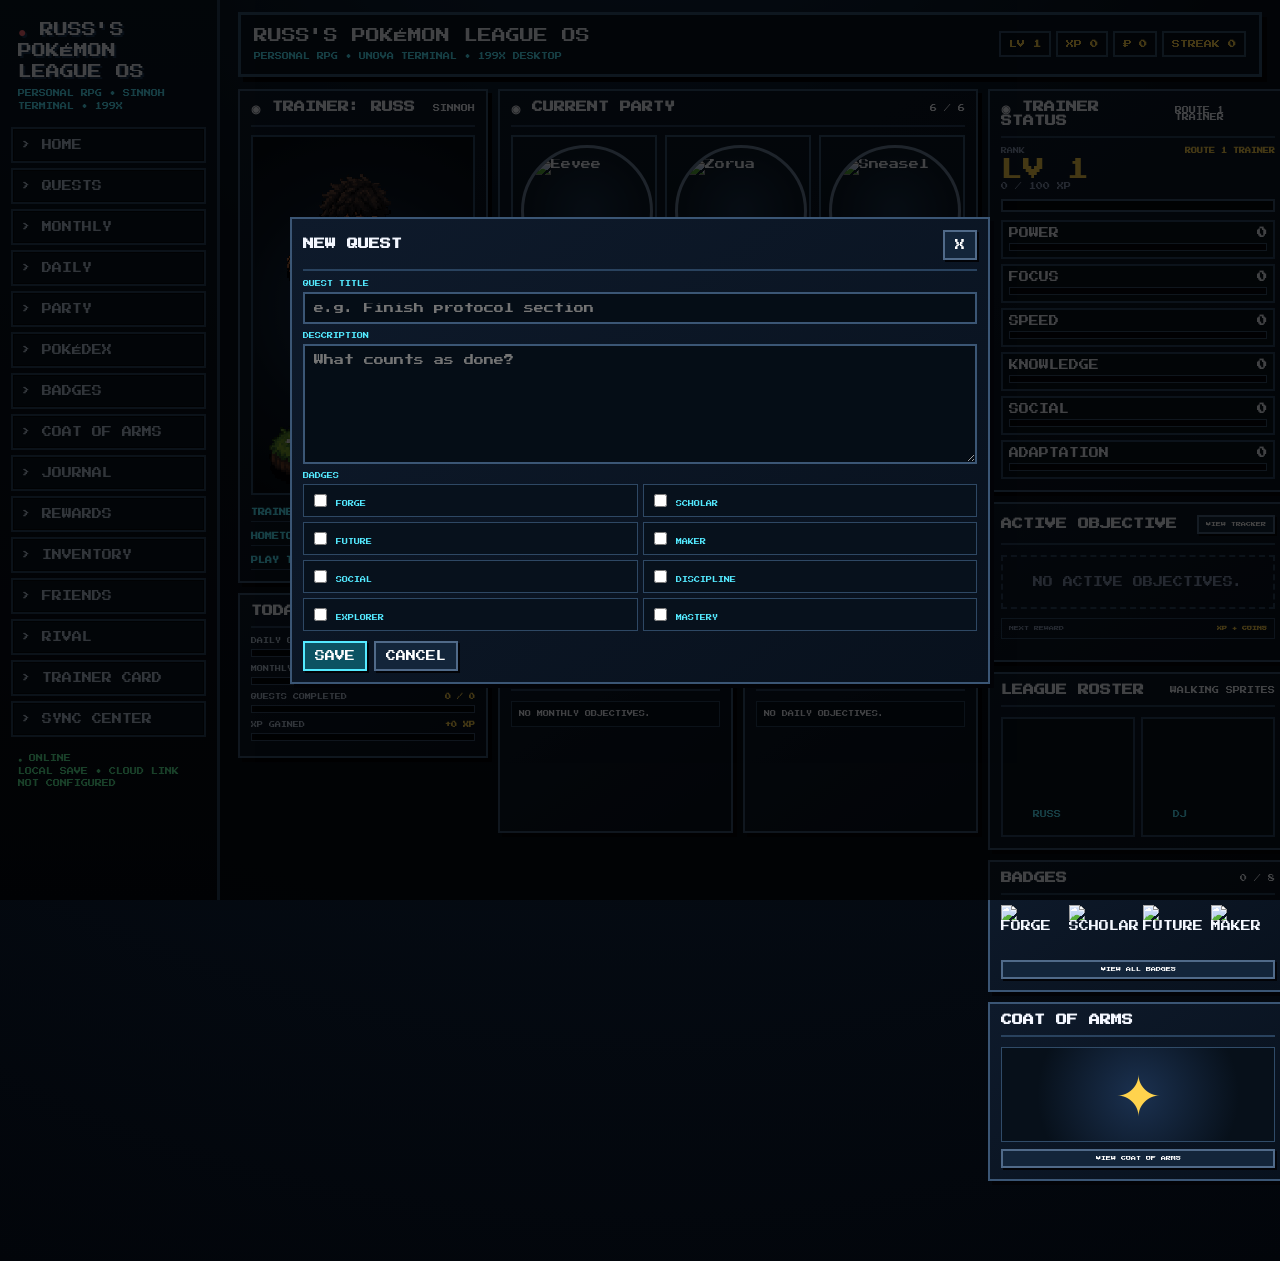
==== index.html @ fc0fe472 "Add files via upload" ====
<!doctype html>
<html lang="en">
<head>
<meta charset="utf-8"><meta name="viewport" content="width=device-width,initial-scale=1,viewport-fit=cover">
<meta name="theme-color" content="#07111d"><meta name="apple-mobile-web-app-capable" content="yes">
<link rel="manifest" href="manifest.json"><title>Russ's Pokémon League OS</title>
<style>
@import url('https://fonts.googleapis.com/css2?family=Press+Start+2P&family=VT323&display=swap');
:root{--bg:#04070d;--panel:#0a1320;--panel2:#0e1a2b;--panel3:#121f33;--ink:#f4f7ff;--muted:#8c9bb7;--cyan:#54eaff;--blue:#5b8cff;--gold:#ffd34d;--green:#5df29a;--red:#ff6975;--purple:#b79cff;--line:#385473;--shadow:#020307}
*{box-sizing:border-box}html{scroll-behavior:smooth}body{margin:0;background:radial-gradient(circle at 50% -20%,#173352 0,#07101b 38%,#02050a 100%);color:var(--ink);font:10px 'Press Start 2P',monospace;image-rendering:pixelated}button,input,textarea,select{font:inherit}button{cursor:pointer}.app{min-height:100vh;display:grid;grid-template-columns:220px minmax(0,1fr)}
.side{position:sticky;top:0;height:100vh;overflow:auto;background:linear-gradient(#091523,#050910);border-right:3px solid #29425e;padding:15px 11px;z-index:5}.logo{font-size:14px;line-height:1.5;padding:5px 7px;text-shadow:2px 2px #1b3653}.logo:before{content:'● ';color:var(--red)}.sub{color:var(--cyan);font-size:7px;line-height:1.8;padding:0 7px 14px}.nav{display:grid;gap:5px}.nav button{min-height:36px;text-align:left;padding:8px 9px;background:#07121e;border:2px solid #29435f;color:#b8c8da;box-shadow:inset 0 0 0 1px #03070c}.nav button.active,.nav button:hover{color:#fff;border-color:var(--cyan);background:#10283b;box-shadow:inset 4px 0 var(--cyan),3px 3px #020307}.sideFoot{font-size:7px;color:var(--green);line-height:1.8;margin:16px 7px}
.main{min-width:0;padding:12px 18px 80px;max-width:1700px;width:100%;margin:0 auto}.topbar{display:flex;justify-content:space-between;align-items:center;gap:10px;border:3px solid #365775;background:#081421;padding:11px 13px;box-shadow:5px 5px #020307;margin-bottom:12px}.title{font-size:14px;line-height:1.5}.title small{display:block;color:var(--cyan);font-size:7px;margin-top:5px}.topstats{display:flex;gap:5px;flex-wrap:wrap;justify-content:flex-end}.chip{padding:7px 8px;border:2px solid #35516f;background:#06101a;color:var(--gold);font-size:8px}.page{display:none}.page.active{display:block}.card{background:linear-gradient(145deg,#0e1a2b,#08111d);border:2px solid #3b5675;box-shadow:4px 4px #020307;padding:11px;margin-bottom:11px}.head{display:flex;justify-content:space-between;align-items:center;gap:8px;border-bottom:2px solid #29425e;padding-bottom:9px;margin-bottom:10px}.head h2{font-size:11px;margin:0}.muted{color:var(--muted);line-height:1.8}.tiny{font-size:7px}.btn{border:2px solid #506a89;background:#13253a;color:#fff;padding:8px 10px;box-shadow:2px 2px #020307}.btn.primary{border-color:var(--cyan);background:#0c5262}.btn.gold{border-color:var(--gold);background:#57450b}.btn.danger{border-color:var(--red);color:#ffb9bf}.btn:disabled{opacity:.45;cursor:not-allowed}.actions{display:flex;flex-wrap:wrap;gap:7px}.grid2{display:grid;grid-template-columns:1.05fr .95fr;gap:12px}.grid3{display:grid;grid-template-columns:repeat(3,1fr);gap:10px}
/* HOME */
.homeGrid{display:grid;grid-template-columns:minmax(360px,1.05fr) minmax(330px,.95fr);gap:12px;align-items:stretch}.hero{min-height:455px;position:relative;overflow:hidden;background:radial-gradient(circle at 50% 45%,#193452,#09121e 57%,#05090f);display:grid;place-items:center}.hero:after{content:'';position:absolute;left:12%;right:12%;bottom:20px;height:32px;background:radial-gradient(ellipse,#467d37,#17351f 45%,transparent 72%)}.heroImg{width:min(82%,430px);height:420px;object-fit:contain;z-index:1;filter:drop-shadow(0 9px 0 #020307)}.status .level{font-size:20px;color:var(--gold)}.xpbar{height:13px;border:2px solid #3c5775;background:#03070c;overflow:hidden;margin-top:6px}.xpfill{height:100%;background:linear-gradient(90deg,#4f70ff,#5ceaff)}.statlist{display:grid;gap:6px;margin-top:8px}.stat{border:2px solid #2e4865;background:#07111c;padding:7px}.statrow{display:flex;justify-content:space-between;margin-bottom:5px}.bar{height:8px;border:1px solid #38516e;background:#02050a}.fill{height:100%;background:linear-gradient(90deg,#4f70ff,#5ceaff)}.objectivesMini{display:grid;gap:7px}.objMini{border:2px solid #2e4865;background:#07111c;padding:8px}.objMini b{font-size:8px}.objMini small{display:block;color:var(--muted);font-size:6px;line-height:1.7;margin-top:4px}.roster{display:grid;grid-template-columns:1fr 1fr;gap:8px}.rosterCard{border:2px solid #2f4865;background:#07111c;min-height:150px;display:grid;place-items:center;padding:6px}.rosterName{color:var(--cyan);font-size:7px;margin-top:-4px}.moving{width:82px;height:92px;background-repeat:no-repeat;background-size:400% 400%;background-position:0 33.333%;image-rendering:pixelated;animation:walk .8s steps(4) infinite}.moving.russ{background-image:url('./assets/russ-sprite-sheet.png')}.moving.dj{background-image:url('./assets/dj-sprite-sheet.png')}@keyframes walk{0%{background-position:0 33.333%}25%{background-position:33.333% 33.333%}50%{background-position:66.666% 33.333%}75%{background-position:100% 33.333%}100%{background-position:0 33.333%}}
/* PARTY */
.party{display:grid;grid-template-columns:repeat(3,minmax(0,1fr));gap:10px}.poke{border:2px solid #3a5674;background:linear-gradient(#0c1928,#07101a);padding:10px;min-width:0}.circle{width:170px;height:170px;aspect-ratio:1/1;border-radius:50%;margin:2px auto 8px;border:4px solid #7186a2;background:radial-gradient(circle,#1a314a,#07101a);display:grid;place-items:center;overflow:hidden}.poke img{width:88%;height:88%;object-fit:contain;image-rendering:pixelated}.poke h3{font-size:9px;margin:8px 0 4px}.role{color:var(--cyan);font-size:6px;line-height:1.7}.miniBar{height:7px;border:1px solid #405a78;background:#03060a;margin-top:6px}.miniFill{height:100%;background:var(--gold)}.stage{font-size:6px;color:#b6c5d9;line-height:1.7;margin-top:4px}.evo{display:flex;align-items:center;justify-content:center;gap:3px;font-size:6px;color:var(--gold);margin-top:4px}.evo img{width:28px;height:28px;object-fit:contain}.levelPill{display:inline-block;border:1px solid #49627f;padding:3px;color:var(--gold);margin-top:4px}
/* TRACKERS */
.goalList,.dailyList,.journalLog,.rewardList,.friendList{display:grid;gap:9px}.goal{border:2px solid #344e6c;background:#07111c;padding:10px}.goalTop{display:flex;justify-content:space-between;gap:8px}.goalTitle{font-size:8px;line-height:1.6}.goalDesc{font:18px VT323,monospace;color:#aab8cc;margin-top:3px}.days{display:grid;grid-template-columns:repeat(7,1fr);gap:3px;margin-top:8px}.day{position:relative}.day input{position:absolute;opacity:0}.day label{display:grid;place-items:center;min-height:28px;border:1px solid #2d4662;background:#050c14;color:#71829a;font-size:6px;cursor:pointer}.day input:checked+label{background:#155c50;border-color:var(--green);color:#fff}.day.today label{outline:2px solid var(--gold)}.monthGrid{display:grid;grid-template-columns:repeat(7,1fr);gap:4px}.calHead{text-align:center;color:var(--cyan);font-size:6px;padding:5px}.calDay{min-height:74px;border:2px solid #2b4460;background:#07111c;padding:5px}.calDay .num{font-size:6px}.calDay .count{font-size:7px;color:var(--gold);margin-top:8px}.calDay.active{border-color:var(--green)}.monthNav{display:flex;align-items:center;justify-content:space-between;gap:7px;margin-bottom:9px}.monthTitle{font-size:10px;color:var(--gold)}
/* BADGES / CREST */
.badgeGrid{display:grid;grid-template-columns:repeat(4,1fr);gap:9px}.badge{border:2px solid #3c5674;background:#07111c;padding:9px;min-height:205px}.badgeIcon{height:100px;display:grid;place-items:center}.badgeIcon img{width:88px;height:88px;object-fit:contain;image-rendering:pixelated}.badge h3{font-size:8px;margin:4px 0}.badge p{font-size:6px;color:var(--muted);line-height:1.8;min-height:55px}.badge.locked{opacity:.52}.coat{display:grid;grid-template-columns:410px 1fr;gap:15px}.crest{position:relative;width:390px;height:450px;margin:auto;background:radial-gradient(circle at 50% 35%,#263f60,#07101b 62%);border:4px solid #728aa7;clip-path:polygon(7% 0,93% 0,100% 72%,83% 88%,50% 100%,17% 88%,0 72%);box-shadow:inset 0 0 0 4px #0a1523,7px 7px #020307}.crestTitle{position:absolute;top:19px;left:0;right:0;text-align:center;font-size:8px}.crestCenter{position:absolute;left:50%;top:46%;transform:translate(-50%,-50%);width:125px;height:145px;border:4px double #d9e7f8;background:linear-gradient(#1e3b5d,#081421);clip-path:polygon(8% 0,92% 0,100% 68%,82% 88%,50% 100%,18% 88%,0 68%);display:grid;place-items:center;color:var(--gold);font-size:22px}.crestBadge{position:absolute;width:64px;height:64px}.crestBadge img{width:100%;height:100%}.off{opacity:.22;filter:grayscale(1)}.c0{left:35px;top:90px}.c1{left:145px;top:60px}.c2{right:35px;top:90px}.c3{left:48px;top:210px}.c4{right:48px;top:210px}.c5{left:92px;bottom:48px}.c6{left:50%;bottom:18px;transform:translateX(-50%)}.c7{right:92px;bottom:48px}
/* DEX */
.dexTools{display:grid;grid-template-columns:1fr 220px;gap:8px}.dexGrid{display:grid;grid-template-columns:repeat(6,minmax(0,1fr));gap:7px}.dexCard{border:2px solid #304a68;background:#07111c;padding:7px;text-align:center}.dexCard img{width:90px;height:90px;object-fit:contain;image-rendering:pixelated}.dexNum{font-size:6px;color:var(--muted)}.dexName{font-size:7px;margin:4px 0;color:#fff}.tag{display:inline-block;border:1px solid #415a77;padding:3px 4px;font-size:5px;margin:2px;color:#d6e0ef}
/* FORMS */
.form{display:grid;gap:9px}.field{display:grid;gap:5px}.field label{font-size:6px;color:var(--cyan)}input,textarea,select{width:100%;border:2px solid #3b5675;background:#050d16;color:#fff;padding:9px;outline:none}textarea{min-height:120px;resize:vertical}input:focus,textarea:focus,select:focus{border-color:var(--cyan)}.checks{display:grid;grid-template-columns:repeat(2,1fr);gap:5px}.checks label{font-size:6px;border:1px solid #2e4864;padding:6px;background:#07111c}.checks input{width:auto}.table{width:100%;border-collapse:collapse}.table th,.table td{border:1px solid #2e4864;padding:7px;text-align:left;font-size:6px;line-height:1.7}.table th{color:var(--cyan)}
/* FRIENDS / INVENTORY / JOURNAL */
.friendGrid,.inventoryGrid,.rewardGrid{display:grid;grid-template-columns:repeat(3,1fr);gap:9px}.friendCard,.item,.reward{border:2px solid #344f6d;background:#07111c;padding:9px}.friendTop{display:flex;gap:9px;align-items:center}.friendAvatar{width:72px;height:84px;background-size:cover;background-position:center top;background-color:#101b2a;border:2px solid #4c6785}.friendTeam{display:grid;grid-template-columns:repeat(3,1fr);gap:4px;margin-top:8px}.friendTeam div{text-align:center;border:1px solid #2c4662;padding:5px;font-size:5px}.itemIcon{font-size:26px;text-align:center;height:48px}.item h3,.reward h3,.friendCard h3{font-size:8px}.item p,.reward p{font-size:6px;color:var(--muted);line-height:1.7}.journalEntry{border-left:4px solid var(--purple);background:#07111c;padding:9px}.journalEntry b{font-size:7px;color:var(--gold)}.journalEntry p{font:17px VT323,monospace;color:#b9c6d8;margin:5px 0;white-space:pre-wrap}
/* SYNC */
.syncBox{display:grid;gap:9px}.syncStatus{padding:9px;border:2px solid #34506d;background:#07111c}.syncStatus.ok{border-color:var(--green);color:var(--green)}.syncStatus.bad{border-color:var(--red);color:#ff9ca5}.sql{font:12px/1.6 monospace;white-space:pre-wrap;background:#03070b;border:2px solid #273f5a;padding:10px;overflow:auto}
/* MOBILE */
.bottom{display:none}.toast{position:fixed;right:18px;bottom:18px;z-index:20;max-width:360px;background:#081421;border:2px solid var(--cyan);box-shadow:4px 4px #020307;padding:10px;font-size:7px;line-height:1.7}.empty{padding:20px;text-align:center;color:var(--muted);border:2px dashed #2d4662}
@media(max-width:1200px){.homeGrid{grid-template-columns:1fr}.hero{min-height:480px}.heroImg{height:470px}.dexGrid{grid-template-columns:repeat(5,1fr)}}
@media(max-width:900px){.app{grid-template-columns:1fr}.side{display:none}.main{padding:10px 9px 78px}.topbar{align-items:flex-start}.title{font-size:11px}.topstats{display:none}.grid2,.grid3,.coat{grid-template-columns:1fr}.party{grid-template-columns:repeat(2,1fr)}.badgeGrid{grid-template-columns:repeat(2,1fr)}.friendGrid,.inventoryGrid,.rewardGrid{grid-template-columns:1fr}.dexTools{grid-template-columns:1fr}.dexGrid{grid-template-columns:repeat(3,1fr)}.crest{width:330px;height:380px}.bottom{position:fixed;display:grid;grid-template-columns:repeat(5,1fr);left:0;right:0;bottom:0;background:#07111c;border-top:3px solid #385574;z-index:10}.bottom button{min-height:54px;background:#07111c;border:0;border-right:1px solid #29435f;color:#aebed2;font-size:5px}.bottom button.active{color:#fff;background:#10283a;box-shadow:inset 0 3px var(--cyan)}}
@media(max-width:560px){.homeGrid{display:block}.hero{min-height:400px}.heroImg{height:390px}.party{grid-template-columns:1fr 1fr;gap:6px}.circle{height:125px}.badgeGrid{grid-template-columns:1fr 1fr}.dexGrid{grid-template-columns:repeat(2,1fr)}.days{gap:2px}.day label{min-height:25px}.monthGrid{gap:2px}.calDay{min-height:57px}.calDay .count{font-size:6px}.crest{width:300px;height:350px}.crestBadge{width:53px;height:53px}.c0{left:26px}.c2{right:26px}.c3{left:39px}.c4{right:39px}.c5{left:72px}.c7{right:72px}}

.hero.spriteFallback{display:grid;place-items:center}.hero.spriteFallback:before{content:'';display:block;width:300px;height:380px;background-image:url('./assets/russ-sprite-sheet.png');background-size:400% 400%;background-position:33.333% 33.333%;background-repeat:no-repeat;image-rendering:pixelated;filter:drop-shadow(0 8px 0 #020307);z-index:1}
.trainerHeroFallback{position:relative;min-height:330px;display:grid;place-items:center}.trainerHeroFallback:before{content:'';width:260px;height:310px;background-image:url('./assets/russ-sprite-sheet.png');background-size:400% 400%;background-position:33.333% 33.333%;background-repeat:no-repeat;image-rendering:pixelated}
</style>
<style>
/* FINAL HOME 3-COLUMN PATCH */
.home3{display:grid;grid-template-columns:minmax(250px,.78fr) minmax(480px,1.55fr) minmax(300px,.92fr);gap:10px;align-items:start}.homeCol{min-width:0;display:grid;gap:10px}.card{margin-bottom:0}.trainerPanel .head,.partyPanel .head{margin-bottom:8px}.compactHero{height:360px;min-height:360px;border:2px solid #2f4c6b;position:relative;display:grid;place-items:center;overflow:hidden;background:radial-gradient(circle at 50% 48%,#193451 0,#0a1421 58%,#050a10 100%)}.compactHero:after{content:'';position:absolute;left:15%;right:15%;bottom:16px;height:24px;background:radial-gradient(ellipse,#4d8b3b,#18381f 48%,transparent 72%)}.compactHero .heroImg{width:88%;height:330px;object-fit:contain;object-position:center bottom;z-index:1}.trainerMeta{display:grid;gap:6px;margin-top:9px}.trainerMeta div{display:flex;justify-content:space-between;gap:8px;border-bottom:1px solid #29425e;padding:5px 0;font-size:7px}.trainerMeta b{color:var(--cyan)}.trainerMeta span{color:#d7e0eb;text-align:right}.progressRows{display:grid;gap:5px}.progressRows>div{display:flex;justify-content:space-between;font-size:6px;color:#b8c7d9}.progressRows b{color:var(--gold)}.progressRows .bar{margin-bottom:4px}.centerCol{min-width:0}.partyPanel{min-height:0}.party{grid-template-columns:repeat(3,minmax(0,1fr));gap:8px}.poke{padding:8px;min-width:0}.circle{width:132px;height:132px;min-width:132px;min-height:132px;margin:0 auto 7px;border-width:3px}.poke img{width:82%;height:82%;object-fit:contain}.poke h3{font-size:8px}.role,.stage,.evo,.levelPill{font-size:5px}.miniBar{height:6px}.partyTotal{text-align:center;color:var(--cyan);font-size:7px;padding-top:7px}.partyTotal b{color:var(--gold)}.splitLower{display:grid;grid-template-columns:1fr 1fr;gap:10px}.compactCard{min-height:190px}.tinyBtn{padding:5px 7px;font-size:5px}.homeList{display:grid;gap:6px}.homeList>div{border:1px solid #29435f;background:#07111c;padding:7px;font-size:6px;line-height:1.7}.homeList b{color:#fff}.homeList small{display:block;color:var(--muted);margin-top:2px}.rightCol .card{min-width:0}.rankline{font-size:6px;color:var(--muted);display:flex;justify-content:space-between}.rankline b{color:var(--gold)}.status .level{font-size:22px;margin-top:5px}.statlist{gap:5px}.stat{padding:6px}.objectivePanel{min-height:160px}.nextReward{margin-top:9px;border:1px solid #304b68;padding:7px;display:flex;justify-content:space-between;font-size:5px;color:var(--muted)}.nextReward b{color:var(--gold)}.roster{gap:6px}.rosterCard{min-height:120px}.moving{width:70px;height:78px}.miniBadges{display:grid;grid-template-columns:repeat(4,1fr);gap:4px;margin-bottom:7px}.miniBadges img{width:100%;height:48px;object-fit:contain;image-rendering:pixelated}.miniCrest{height:95px;display:grid;place-items:center;font-size:56px;color:var(--gold);background:radial-gradient(circle,#1b3150,#07101a 70%);border:1px solid #304b68;margin-bottom:7px}.full{width:100%}
@media(max-width:1250px){.home3{grid-template-columns:minmax(220px,.72fr) minmax(420px,1.35fr) minmax(270px,.85fr)}.circle{width:115px;height:115px;min-width:115px;min-height:115px}.compactHero{height:330px;min-height:330px}.compactHero .heroImg{height:305px}}
@media(max-width:1000px){.home3{grid-template-columns:1fr 1fr}.leftCol{grid-column:1}.centerCol{grid-column:2}.rightCol{grid-column:1 / -1;grid-template-columns:1fr 1fr}.rightCol .status{grid-column:1 / -1}.rightCol .rosterPanel{grid-column:1 / -1}.rightCol .badgeMini,.rightCol .coatMini{grid-column:span 1}}
@media(max-width:720px){.home3{display:block}.homeCol{margin-bottom:8px}.splitLower{grid-template-columns:1fr}.rightCol{display:grid;grid-template-columns:1fr 1fr}.party{grid-template-columns:repeat(2,minmax(0,1fr))}.circle{width:125px;height:125px;min-width:125px;min-height:125px}}
</style>
</head>
<body><div class="app">
<aside class="side"><div class="logo">RUSS'S<br>POKÉMON<br>LEAGUE OS</div><div class="sub">PERSONAL RPG • SINNOH TERMINAL • 199X</div><div class="nav" id="nav"></div><div class="sideFoot">● ONLINE<br>LOCAL SAVE • CLOUD LINK<br><span id="sideSync">NOT CONFIGURED</span></div></aside>
<main class="main"><header class="topbar"><div class="title">RUSS'S POKÉMON LEAGUE OS<small>PERSONAL RPG • UNOVA TERMINAL • 199X DESKTOP</small></div><div class="topstats"><span class="chip">LV <b id="topLevel">1</b></span><span class="chip">XP <b id="topXP">0</b></span><span class="chip">₽ <b id="topCoins">0</b></span><span class="chip">STREAK <b id="topStreak">0</b></span></div></header>
<section class="page active" id="page-home">
<div class="home3">
  <div class="homeCol leftCol">
    <div class="card trainerPanel">
      <div class="head"><h2>◉ TRAINER: RUSS</h2><span class="tiny">SINNOH</span></div>
      <div class="hero compactHero"><img id="heroImg" class="heroImg" src="" alt="Russ trainer"></div>
      <div class="trainerMeta"><div><b>TRAINER ID</b><span>russ</span></div><div><b>HOMETOWN</b><span>TWINLEAF TOWN, SINNOH</span></div><div><b>PLAY TIME</b><span>00:00:00</span></div></div>
    </div>
    <div class="card progressPanel">
      <div class="head"><h2>TODAY'S PROGRESS</h2><span class="tiny">LIVE</span></div>
      <div class="progressRows">
        <div><span>DAILY OBJECTIVES</span><b id="homeDailyProgress">0 / 0</b></div><div class="bar"><div class="fill" id="homeDailyBar"></div></div>
        <div><span>MONTHLY OBJECTIVES</span><b id="homeMonthlyProgress">0 CHECKS</b></div><div class="bar"><div class="fill" id="homeMonthlyBar"></div></div>
        <div><span>QUESTS COMPLETED</span><b id="homeQuestProgress">0 / 0</b></div><div class="bar"><div class="fill" id="homeQuestBar"></div></div>
        <div><span>XP GAINED</span><b id="homeXpProgress">0 XP</b></div><div class="bar"><div class="fill" id="homeXpBar"></div></div>
      </div>
    </div>
  </div>
  <div class="homeCol centerCol">
    <div class="card partyPanel">
      <div class="head"><h2>◉ CURRENT PARTY</h2><span class="tiny">6 / 6</span></div>
      <div class="party" id="party"></div>
      <div class="partyTotal">◉ TOTAL PARTY LEVEL: <b id="partyTotalLevel">6</b></div>
    </div>
    <div class="splitLower">
      <div class="card compactCard"><div class="head"><h2>MONTHLY OBJECTIVES</h2><button class="btn tinyBtn" data-go="monthly">VIEW TRACKER</button></div><div id="homeMonthlyList" class="homeList"></div></div>
      <div class="card compactCard"><div class="head"><h2>DAILY OBJECTIVES</h2><button class="btn tinyBtn" data-go="daily">VIEW TRACKER</button></div><div id="homeDailyList" class="homeList"></div></div>
    </div>
  </div>
  <div class="homeCol rightCol">
    <div class="card status"><div class="head"><h2>◉ TRAINER STATUS</h2><span class="tiny" id="rank">ROUTE 1 TRAINER</span></div><div class="rankline">RANK <b id="rankName">ROUTE 1 TRAINER</b></div><div class="level">LV <span id="level">1</span></div><div class="muted tiny"><span id="xp">0</span> / 100 XP</div><div class="xpbar"><div class="xpfill" id="xpbar"></div></div><div class="statlist" id="stats"></div></div>
    <div class="card objectivePanel"><div class="head"><h2>ACTIVE OBJECTIVE</h2><button class="btn tinyBtn" data-go="monthly">VIEW TRACKER</button></div><div class="objectivesMini" id="objectivesMini"></div><div class="nextReward"><span>NEXT REWARD</span><b>XP + COINS</b></div></div>
    <div class="card rosterPanel"><div class="head"><h2>LEAGUE ROSTER</h2><span class="tiny">WALKING SPRITES</span></div><div class="roster"><div class="rosterCard"><div><div class="moving russ"></div><div class="rosterName">RUSS</div></div></div><div class="rosterCard"><div><div class="moving dj"></div><div class="rosterName">DJ</div></div></div></div></div>
    <div class="card badgeMini"><div class="head"><h2>BADGES</h2><span class="tiny" id="homeBadgeCount">0 / 8</span></div><div id="homeBadges" class="miniBadges"></div><button class="btn tinyBtn full" data-go="badges">VIEW ALL BADGES</button></div>
    <div class="card coatMini"><div class="head"><h2>COAT OF ARMS</h2></div><div class="miniCrest">✦</div><button class="btn tinyBtn full" data-go="coat">VIEW COAT OF ARMS</button></div>
  </div>
</div>
</section>
<section class="page" id="page-quests"><div class="card"><div class="head"><h2>QUEST BOARD</h2><button class="btn primary" id="addQuest">+ NEW QUEST</button></div><div id="questList" class="goalList"></div></div></section>
<section class="page" id="page-monthly"><div class="card"><div class="head"><h2>MONTHLY OBJECTIVES</h2><button class="btn primary" id="addGoal">+ ADD OBJECTIVE</button></div><div class="monthNav"><button class="btn" id="prevMonth">◀</button><div class="monthTitle" id="monthTitle"></div><button class="btn" id="nextMonth">▶</button></div><div class="goalList" id="goalList"></div></div><div class="card"><div class="head"><h2>MONTH CALENDAR</h2><span class="tiny">CHECKED DAYS ACROSS ALL OBJECTIVES</span></div><div class="monthGrid" id="monthGrid"></div></div></section>
<section class="page" id="page-daily"><div class="card"><div class="head"><h2>DAILY OBJECTIVES</h2><button class="btn primary" id="addDaily">+ ADD DAILY TASK</button></div><div class="monthNav"><button class="btn" id="prevDaily">◀</button><div class="monthTitle" id="dailyMonthTitle"></div><button class="btn" id="nextDaily">▶</button></div><div class="dailyList" id="dailyList"></div></div></section>
<section class="page" id="page-party"><div class="card"><div class="head"><h2>PARTY & EVOLUTION</h2><span class="tiny">WORK = XP = GROWTH = EVOLUTION</span></div><div class="party" id="party2"></div></div></section>
<section class="page" id="page-dex"><div class="card"><div class="head"><h2>POKÉDEX</h2><span class="tiny" id="dexCount">LOADING</span></div><div class="dexTools"><input id="dexSearch" placeholder="SEARCH NAME OR DEX NUMBER"><select id="dexType"><option value="">ALL TYPES</option></select></div></div><div class="card"><div id="dexGrid" class="dexGrid"></div></div></section>
<section class="page" id="page-badges"><div class="card"><div class="head"><h2>LEAGUE BADGES</h2><span class="tiny">ALL TRACKS PROGRESS SIMULTANEOUSLY</span></div><div class="badgeGrid" id="badgeGrid"></div></div></section>
<section class="page" id="page-coat"><div class="card"><div class="head"><h2>COAT OF ARMS</h2><span class="tiny">THE LEAGUE CREST</span></div><div class="coat"><div class="crest"><div class="crestTitle">RUSS • LEAGUE OF SELF MASTERY</div><div class="crestCenter">R</div><div id="crestBadges"></div></div><div><h3>CREST STATUS</h3><p class="muted">Each badge occupies its own heraldic position. As the badge tracks rise, the crest becomes more complete. Nothing is awarded by simply pressing a fake completion button.</p><div id="crestList" class="goalList"></div></div></div></div></section>
<section class="page" id="page-journal"><div class="grid2"><div class="card"><div class="head"><h2>JOURNAL ENTRY</h2></div><div class="form"><div class="field"><label>DATE</label><input type="date" id="journalDate"></div><div class="field"><label>ENTRY</label><textarea id="journalText" placeholder="Write what happened, what you learned, or what you want to remember."></textarea></div><button class="btn primary" id="saveJournal">SAVE ENTRY</button></div></div><div class="card"><div class="head"><h2>JOURNAL LOG</h2></div><div id="journalLog" class="journalLog"></div></div></div></section>
<section class="page" id="page-rewards"><div class="card"><div class="head"><h2>REWARD SHOP</h2><span class="tiny">COINS EARNED FROM REAL COMPLETIONS</span></div><div id="rewardGrid" class="rewardGrid"></div></div><div class="card"><div class="head"><h2>REDEEMED REWARDS</h2></div><div id="rewardList" class="rewardList"></div></div></section>
<section class="page" id="page-inventory"><div class="card"><div class="head"><h2>INVENTORY</h2></div><div id="inventoryGrid" class="inventoryGrid"></div></div></section>
<section class="page" id="page-friends"><div class="card"><div class="head"><h2>FRIEND JOURNEYS</h2><button class="btn primary" id="addFriend">+ ADD FRIEND</button></div><p class="muted">Friends have their own non-editable progression. Describe a friend in three words and the League generates a six-Pokémon party around those traits. You can add a sprite later.</p><div id="friendGrid" class="friendGrid"></div></div></section>
<section class="page" id="page-rival"><div class="grid2"><div class="card"><div class="head"><h2>RIVAL // DJ</h2><span class="tiny">PROFILE LOCKED</span></div><div style="text-align:center"><img src="" onerror="this.src=DJ_HERO_DATA" style="width:min(100%,420px);height:420px;object-fit:contain" alt="DJ"></div></div><div class="card"><div class="head"><h2>RIVAL STATUS</h2><span class="tiny">DYNAMIC MIRROR</span></div><div id="rivalStats" class="statlist"></div><div class="card" style="margin-top:10px"><div class="head"><h2>DJ'S PARTY</h2></div><div id="rivalParty" class="friendTeam"></div></div><p class="muted tiny">DJ's progression follows your growth but includes controlled variance, so he may be ahead or behind on any given stat.</p></div></div></section>
<section class="page" id="page-trainer"><div class="card"><div class="head"><h2>TRAINER CARD</h2><span class="tiny">RUSS</span></div><div class="grid2"><div><table class="table"><tr><th>NAME</th><td>RUSS</td></tr><tr><th>REGION</th><td>SINNOH</td></tr><tr><th>LEAGUE LEVEL</th><td id="tcLevel">1</td></tr><tr><th>XP</th><td id="tcXP">0</td></tr><tr><th>COINS</th><td id="tcCoins">0</td></tr><tr><th>OBJECTIVES</th><td id="tcGoals">0</td></tr></table></div><div style="text-align:center"><img src="" onerror="this.style.display='none';this.parentElement.classList.add('spriteFallback')" style="width:min(100%,340px);height:330px;object-fit:contain" alt="Russ trainer"></div></div></div></section>
<section class="page" id="page-sync"><div class="card"><div class="head"><h2>CLOUD LINK // PC ↔ PHONE</h2><span class="tiny">SUPABASE</span></div><p class="muted">Local state is the working save. Cloud state is shared between devices. Auto-sync uses timestamps and will not overwrite newer local work with an older cloud copy.</p><div class="syncBox"><div class="field"><label>SUPABASE PROJECT URL</label><input id="surl" placeholder="https://your-project.supabase.co"></div><div class="field"><label>PUBLISHABLE KEY</label><input id="skey" placeholder="sb_publishable_..."></div><div class="field"><label>TRAINER ID</label><input id="tid" value="russ"></div><div class="actions"><button class="btn primary" id="connect">SAVE & TEST CONNECTION</button><button class="btn" id="push">PUSH LOCAL</button><button class="btn" id="pull">PULL CLOUD</button></div><div class="syncStatus" id="syncStatus">NOT CONFIGURED</div><div class="tiny muted">Local save: <span id="localStamp">—</span> • Cloud save: <span id="cloudStamp">—</span></div><details><summary>REQUIRED SUPABASE SQL</summary><div class="sql" id="sqlBox"></div></details></div></div></section>
</main></div><nav class="bottom" id="bottom"></nav><div id="toast" class="toast" style="display:none"></div>
<script>
const KEY='russLeagueV7';const CFG='russLeagueV7Sync';
const RUSS_HERO_DATA='[data-uri]';
const DJ_HERO_DATA='[data-uri]';
const P='https://raw.githubusercontent.com/PokeAPI/sprites/master/sprites/pokemon/other/official-artwork/';
const names=['Eevee','Zorua','Sneasel','Deino','Gible','Pawniard'];
const finalNames=['Umbreon','Zoroark','Weavile','Hydreigon','Garchomp','Kingambit'];
const evoLines=[['Eevee','Umbreon'],['Zorua','Zoroark'],['Sneasel','Weavile'],['Deino','Zweilous','Hydreigon'],['Gible','Gabite','Garchomp'],['Pawniard','Bisharp','Kingambit']];
const evoIds={Eevee:133,Umbreon:197,Zorua:570,Zoroark:571,Sneasel:215,Weavile:461,Deino:633,Zweilous:634,Hydreigon:635,Gible:443,Gabite:444,Garchomp:445,Pawniard:624,Bisharp:625,Kingambit:983};
const stats=['POWER','FOCUS','SPEED','KNOWLEDGE','SOCIAL','ADAPTATION'];
const badgeDefs=[
['forge','FORGE','Consistent work, routines, and follow-through.'],['scholar','SCHOLAR','Study, learning, reading, and deliberate practice.'],['future','FUTURE','Planning, preparation, and long-range progress.'],['maker','MAKER','Projects, creation, building, and execution.'],['social','SOCIAL','Friendship, communication, and meaningful connection.'],['discipline','DISCIPLINE','Showing up and completing what you committed to.'],['explorer','EXPLORER','Novel experiences, curiosity, and trying new things.'],['mastery','MASTERY','High-quality work and sustained skill development.']];
const rewards=[['coffee','COFFEE / TREAT','A small real-world treat.',30],['gaming','GAME SESSION','Redeem for guilt-free gaming time.',60],['movie','MOVIE NIGHT','One film with zero productivity attached.',90],['meal','FAVOURITE MEAL','A meal you deliberately choose as a reward.',120],['purchase','SMALL PURCHASE','A modest discretionary purchase.',180],['dayoff','HALF DAY OFF','A planned half-day with no league objectives.',250]];
const navItems=[['home','HOME'],['quests','QUESTS'],['monthly','MONTHLY'],['daily','DAILY'],['party','PARTY'],['dex','POKÉDEX'],['badges','BADGES'],['coat','COAT OF ARMS'],['journal','JOURNAL'],['rewards','REWARDS'],['inventory','INVENTORY'],['friends','FRIENDS'],['rival','RIVAL'],['trainer','TRAINER CARD'],['sync','SYNC CENTER']];
const defaultState={trainerId:'russ',xp:0,coins:0,localUpdatedAt:Date.now(),cloudUpdatedAt:0,stats:Object.fromEntries(stats.map(x=>[x,0])),goals:[],daily:[],quests:[],checks:{},notes:{},redeemed:[],inventory:[{id:'starter-kit',name:'STARTER KIT',desc:'League starter supplies.',icon:'▣',qty:1}],badgeXP:Object.fromEntries(badgeDefs.map(x=>[x[0],0])),friends:[],rivalSeed:[]};
let s=load();let cfg=JSON.parse(localStorage.getItem(CFG)||'{}');let current='home';let monthCursor=new Date();let dexCache=[],dexQuery='',dexFilter='';
function load(){try{return {...defaultState,...JSON.parse(localStorage.getItem(KEY)||'{}')}}catch{return {...defaultState}}}
function save(){s.localUpdatedAt=Date.now();localStorage.setItem(KEY,JSON.stringify(s));schedulePush()}
function commit(){save();renderAll()}
let pushTimer=null;function schedulePush(){if(cfg.url&&cfg.key){clearTimeout(pushTimer);pushTimer=setTimeout(()=>pushCloud(true),1200)}}
function esc(x){return String(x??'').replace(/[&<>"']/g,m=>({'&':'&amp;','<':'&lt;','>':'&gt;','"':'&quot;',"'":'&#39;'}[m]))}
function toast(t){let e=document.getElementById('toast');e.textContent=t;e.style.display='block';clearTimeout(e._t);e._t=setTimeout(()=>e.style.display='none',2600)}
function today(){return new Date().toISOString().slice(0,10)}
function monthKey(d=monthCursor){return d.getFullYear()+'-'+String(d.getMonth()+1).padStart(2,'0')}
function daysInMonth(y,m){return new Date(y,m+1,0).getDate()}
function level(){return Math.floor(s.xp/100)+1}
function streak(){let n=0,d=new Date();for(;;){let k=d.toISOString().slice(0,10);if(!s.checks[k])break;n++;d.setDate(d.getDate()-1)}return n}
function taskXP(kind){return kind==='goal'?12:kind==='daily'?15:20}
function applyProgress(kind,badgeIds,amount=1){s.xp+=taskXP(kind);s.coins+=kind==='quest'?20:kind==='goal'?10:12;badgeIds.forEach(id=>s.badgeXP[id]=(s.badgeXP[id]||0)+amount*10);stats.forEach((st,i)=>{s.stats[st]=Math.min(100,s.stats[st]+Math.max(1,Math.round(amount*(i===0?1.4:0.8))))});const day=today();s.checks[day]=(s.checks[day]||0)+1}
function undoProgress(kind,badgeIds){s.xp=Math.max(0,s.xp-taskXP(kind));s.coins=Math.max(0,s.coins-(kind==='quest'?20:kind==='goal'?10:12));badgeIds.forEach(id=>s.badgeXP[id]=Math.max(0,(s.badgeXP[id]||0)-10));stats.forEach(st=>s.stats[st]=Math.max(0,s.stats[st]-1))}
function badgeStage(x){return x>=300?3:x>=150?2:x>=50?1:0}
function evoStage(i){let xp=Math.floor(s.xp/250);if(i===0)return xp>=4?1:0;if(i===1)return xp>=5?1:0;if(i===2)return xp>=6?1:0;if(i===3)return xp>=4?2:xp>=2?1:0;if(i===4)return xp>=4?2:xp>=2?1:0;return xp>=5?2:xp>=3?1:0}
function pokeName(i){return evoLines[i][evoStage(i)]}
function pokeImg(i){return P+evoIds[pokeName(i)]+'.png'}
function buildNav(){let n=document.getElementById('nav'),b=document.getElementById('bottom');n.innerHTML=navItems.map(([id,l])=>`<button data-page="${id}">› ${l}</button>`).join('');b.innerHTML=navItems.slice(0,5).map(([id,l])=>`<button data-page="${id}">${l}</button>`).join('')+'<button data-page="friends">+ MORE</button>';document.querySelectorAll('[data-page]').forEach(x=>x.onclick=()=>show(x.dataset.page))}
function show(id){current=id;document.querySelectorAll('.page').forEach(x=>x.classList.toggle('active',x.id==='page-'+id));document.querySelectorAll('[data-page]').forEach(x=>x.classList.toggle('active',x.dataset.page===id));window.scrollTo({top:0,behavior:'smooth'})}
function renderStats(){document.getElementById('stats').innerHTML=stats.map((x,i)=>{let v=s.stats[x]||0;return `<div class="stat"><div class="statrow"><span>${x}</span><b>${v}</b></div><div class="bar"><div class="fill" style="width:${v}%"></div></div></div>`}).join('')}
function partyHTML(){return names.map((_,i)=>{let n=pokeName(i),st=evoStage(i),line=evoLines[i].map((x,j)=>`<span style="opacity:${j<=st?1:.25}">${x}</span>`).join(' → ');return `<div class="poke"><div class="circle"><img src="${pokeImg(i)}" alt="${n}" loading="lazy"></div><h3>${n}</h3><div class="role">${['DARK • MOON','DARK • ILLUSION','DARK • SPEED','DARK • POWER','GROUND • DRAGON','DARK • STEEL'][i]}</div><span class="levelPill">LV ${Math.max(1,level()-i%2)}</span><div class="miniBar"><div class="miniFill" style="width:${Math.min(100,(s.xp%(250))/(250)*100)}%"></div></div><div class="stage">EVOLUTION: ${line}</div></div>`}).join('')}
function renderParty(){document.getElementById('party').innerHTML=partyHTML();document.getElementById('party2').innerHTML=partyHTML();let t=document.getElementById('partyTotalLevel');if(t)t.textContent=Array.from({length:6},(_,i)=>Math.max(1,level()-i%2)).reduce((a,b)=>a+b,0)}
function renderHome(){let l=level(),x=s.xp%100;document.getElementById('level').textContent=l;document.getElementById('heroImg').src=RUSS_HERO_DATA;document.getElementById('xp').textContent=x;document.getElementById('xpbar').style.width=x+'%';let r=l>=40?'CHAMPION':l>=25?'ELITE FOUR':l>=12?'ELITE TRAINER':'ROUTE 1 TRAINER';document.getElementById('rank').textContent=r;document.getElementById('rankName').textContent=r;document.getElementById('objectivesMini').innerHTML=(s.goals.filter(g=>g.active!==false).slice(0,3).map(g=>`<div class=\"objMini\"><b>${esc(g.title)}</b><small>${esc(g.desc)}</small></div>`).join('')||'<div class=\"empty\">NO ACTIVE OBJECTIVES.</div>');let dTotal=s.daily?.length||0,dDone=(s.daily||[]).filter(t=>t.checks?.[today()]).length;document.getElementById('homeDailyProgress').textContent=dDone+' / '+dTotal;document.getElementById('homeDailyBar').style.width=(dTotal?dDone/dTotal*100:0)+'%';let mChecks=(s.goals||[]).reduce((a,g)=>a+Object.values(g.checks||{}).filter(Boolean).length,0);document.getElementById('homeMonthlyProgress').textContent=mChecks+' CHECKS';document.getElementById('homeMonthlyBar').style.width=Math.min(100,mChecks*5)+'%';let qDone=(s.quests||[]).filter(q=>q.done).length,qTotal=s.quests?.length||0;document.getElementById('homeQuestProgress').textContent=qDone+' / '+qTotal;document.getElementById('homeQuestBar').style.width=(qTotal?qDone/qTotal*100:0)+'%';document.getElementById('homeXpProgress').textContent='+'+s.xp+' XP';document.getElementById('homeXpBar').style.width=Math.min(100,s.xp/10)+'%';document.getElementById('homeMonthlyList').innerHTML=(s.goals||[]).slice(0,4).map(g=>`<div><b>${esc(g.title)}</b><small>${esc(g.desc)}</small></div>`).join('')||'<div>NO MONTHLY OBJECTIVES.</div>';document.getElementById('homeDailyList').innerHTML=(s.daily||[]).slice(0,6).map(g=>`<div><b>${esc(g.title)}</b><small>${esc(g.desc)}</small></div>`).join('')||'<div>NO DAILY OBJECTIVES.</div>';let unlocked=badgeDefs.filter(b=>(s.badgeXP[b[0]]||0)>=50);document.getElementById('homeBadgeCount').textContent=unlocked.length+' / '+badgeDefs.length;document.getElementById('homeBadges').innerHTML=badgeDefs.slice(0,4).map(b=>`<img src=\"./assets/badges/${b[0]}.svg\" alt=\"${b[1]}\">`).join('')}
function renderQuest(){let e=document.getElementById('questList');e.innerHTML=s.quests.map(q=>`<div class="goal"><div class="goalTop"><div><div class="goalTitle">${esc(q.title)}</div><div class="goalDesc">${esc(q.desc)}</div></div><div class="actions"><button class="btn primary" data-completequest="${q.id}" ${q.done?'disabled':''}>${q.done?'COMPLETED':'COMPLETE'}</button><button class="btn danger" data-delquest="${q.id}">DELETE</button></div></div><div class="tiny muted">BADGES: ${q.badges.map(id=>badgeDefs.find(b=>b[0]===id)?.[1]).join(', ')||'NONE'}</div></div>`).join('')||'<div class="empty">NO QUESTS. ADD ONE.</div>';document.querySelectorAll('[data-completequest]').forEach(b=>b.onclick=()=>{let q=s.quests.find(x=>x.id===b.dataset.completequest);if(!q||q.done)return;q.done=true;applyProgress('quest',q.badges,1);save();renderAll();toast('QUEST COMPLETE • XP + COINS + BADGE PROGRESS')});document.querySelectorAll('[data-delquest]').forEach(b=>b.onclick=()=>{s.quests=s.quests.filter(x=>x.id!==b.dataset.delquest);commit()})}
function renderGoals(){let y=monthCursor.getFullYear(),m=monthCursor.getMonth(),title=new Date(y,m,1).toLocaleString(undefined,{month:'long',year:'numeric'});document.getElementById('monthTitle').textContent=title;let list=document.getElementById('goalList');list.innerHTML=s.goals.map(g=>{let checks=g.checks||{};let total=0;let days='';for(let d=1;d<=daysInMonth(y,m);d++){let k=`${y}-${String(m+1).padStart(2,'0')}-${String(d).padStart(2,'0')}`,ck=!!checks[k];if(ck)total++;days+=`<div class="day ${k===today()?'today':''}"><input type="checkbox" id="${g.id}-${k}" ${ck?'checked':''} data-goalcheck="${g.id}" data-date="${k}"><label for="${g.id}-${k}">${d}</label></div>`}return `<div class="goal"><div class="goalTop"><div><div class="goalTitle">${esc(g.title)}</div><div class="goalDesc">${esc(g.desc)}</div></div><div class="actions"><button class="btn" data-editgoal="${g.id}">EDIT</button><button class="btn danger" data-delgoal="${g.id}">DELETE</button></div></div><div class="tiny muted">${total} / ${daysInMonth(y,m)} DAYS COMPLETE • ${g.badges.map(id=>badgeDefs.find(b=>b[0]===id)?.[1]).join(', ')}</div><div class="days">${days}</div></div>`}).join('')||'<div class="empty">NO MONTHLY OBJECTIVES YET.</div>';document.querySelectorAll('[data-goalcheck]').forEach(inp=>inp.onchange=()=>toggleGoal(inp.dataset.goalcheck,inp.dataset.date,inp.checked));document.querySelectorAll('[data-delgoal]').forEach(b=>b.onclick=()=>{s.goals=s.goals.filter(x=>x.id!==b.dataset.delgoal);commit()});document.querySelectorAll('[data-editgoal]').forEach(b=>b.onclick=()=>goalModal(s.goals.find(x=>x.id===b.dataset.editgoal)));renderCalendar()}
function toggleGoal(id,date,on){let g=s.goals.find(x=>x.id===id);if(!g)return;g.checks=g.checks||{};if(on&&!g.checks[date]){g.checks[date]=1;applyProgress('goal',g.badges,1)}else if(!on&&g.checks[date]){delete g.checks[date];undoProgress('goal',g.badges)}save();renderAll();}
function renderCalendar(){let y=monthCursor.getFullYear(),m=monthCursor.getMonth(),first=new Date(y,m,1).getDay(),n=daysInMonth(y,m),e=document.getElementById('monthGrid');let h=['SUN','MON','TUE','WED','THU','FRI','SAT'].map(x=>`<div class="calHead">${x}</div>`).join('');let cells='';for(let i=0;i<first;i++)cells+='<div></div>';for(let d=1;d<=n;d++){let k=`${y}-${String(m+1).padStart(2,'0')}-${String(d).padStart(2,'0')}`,count=s.goals.reduce((a,g)=>a+(g.checks?.[k]?1:0),0)+(s.daily.reduce((a,t)=>a+(t.checks?.[k]?1:0),0));cells+=`<div class="calDay ${count?'active':''}"><div class="num">${d}</div><div class="count">${count?count+' ✓':'—'}</div></div>`}e.innerHTML=h+cells}
function renderDaily(){let y=monthCursor.getFullYear(),m=monthCursor.getMonth();document.getElementById('dailyMonthTitle').textContent=new Date(y,m,1).toLocaleString(undefined,{month:'long',year:'numeric'});document.getElementById('dailyList').innerHTML=s.daily.map(t=>{let done=0,days='';for(let d=1;d<=daysInMonth(y,m);d++){let k=`${y}-${String(m+1).padStart(2,'0')}-${String(d).padStart(2,'0')}`,ck=!!t.checks?.[k];if(ck)done++;days+=`<div class="day ${k===today()?'today':''}"><input type="checkbox" id="d-${t.id}-${k}" ${ck?'checked':''} data-dailycheck="${t.id}" data-date="${k}"><label for="d-${t.id}-${k}">${d}</label></div>`}return `<div class="goal"><div class="goalTop"><div><div class="goalTitle">${esc(t.title)}</div><div class="goalDesc">${esc(t.desc)}</div></div><div class="actions"><button class="btn" data-editdaily="${t.id}">EDIT</button><button class="btn danger" data-deldaily="${t.id}">DELETE</button></div></div><div class="tiny muted">${done} / ${daysInMonth(y,m)} DAYS • ${t.badges.map(id=>badgeDefs.find(b=>b[0]===id)?.[1]).join(', ')}</div><div class="days">${days}</div></div>`}).join('')||'<div class="empty">NO DAILY OBJECTIVES YET.</div>';document.querySelectorAll('[data-dailycheck]').forEach(x=>x.onchange=()=>toggleDaily(x.dataset.dailycheck,x.dataset.date,x.checked));document.querySelectorAll('[data-deldaily]').forEach(b=>b.onclick=()=>{s.daily=s.daily.filter(x=>x.id!==b.dataset.deldaily);commit()});document.querySelectorAll('[data-editdaily]').forEach(b=>b.onclick=()=>dailyModal(s.daily.find(x=>x.id===b.dataset.editdaily)))}
function toggleDaily(id,date,on){let t=s.daily.find(x=>x.id===id);if(!t)return;t.checks=t.checks||{};if(on&&!t.checks[date]){t.checks[date]=1;applyProgress('daily',t.badges,1)}else if(!on&&t.checks[date]){delete t.checks[date];undoProgress('daily',t.badges)}save();renderAll()}
function modalBase(title,body,onSave){let wrap=document.createElement('div');wrap.style='position:fixed;inset:0;background:#000b;display:grid;place-items:center;z-index:30;padding:12px';wrap.innerHTML=`<div class="card" style="width:min(700px,100%);max-height:90vh;overflow:auto"><div class="head"><h2>${title}</h2><button class="btn" id="mclose">X</button></div>${body}<div class="actions" style="margin-top:10px"><button class="btn primary" id="msave">SAVE</button><button class="btn" id="mcancel">CANCEL</button></div></div>`;document.body.appendChild(wrap);let close=()=>wrap.remove();wrap.querySelector('#mclose').onclick=close;wrap.querySelector('#mcancel').onclick=close;wrap.querySelector('#msave').onclick=()=>{if(onSave(wrap))close()}}
function badgeChecks(selected){return `<div class="checks">${badgeDefs.map(b=>`<label><input type="checkbox" value="${b[0]}" ${selected?.includes(b[0])?'checked':''}> ${b[1]}</label>`).join('')}</div>`}
function getChecked(w){return [...w.querySelectorAll('.checks input:checked')].map(x=>x.value)}
function goalModal(existing){modalBase(existing?'EDIT OBJECTIVE':'NEW MONTHLY OBJECTIVE',`<div class="form"><div class="field"><label>TITLE</label><input id="mtitle" value="${esc(existing?.title||'')}" placeholder="e.g. Study 20 focused sessions"></div><div class="field"><label>DESCRIPTION</label><textarea id="mdesc" placeholder="Describe exactly what completion means.">${esc(existing?.desc||'')}</textarea></div><div class="field"><label>BADGES THIS OBJECTIVE TRAINS</label>${badgeChecks(existing?.badges||[])}</div></div>`,w=>{let title=w.querySelector('#mtitle').value.trim(),desc=w.querySelector('#mdesc').value.trim();if(!title||!desc){toast('TITLE AND DESCRIPTION REQUIRED');return false}if(existing){existing.title=title;existing.desc=desc;existing.badges=getChecked(w)}else s.goals.push({id:crypto.randomUUID(),title,desc,badges:getChecked(w),checks:{},active:true});commit();return true})}
function dailyModal(existing){modalBase(existing?'EDIT DAILY TASK':'NEW DAILY TASK',`<div class="form"><div class="field"><label>TITLE</label><input id="dtitle" value="${esc(existing?.title||'')}" placeholder="e.g. 30 minutes of focused study"></div><div class="field"><label>DESCRIPTION</label><textarea id="ddesc">${esc(existing?.desc||'')}</textarea></div><div class="field"><label>BADGES</label>${badgeChecks(existing?.badges||[])}</div></div>`,w=>{let title=w.querySelector('#dtitle').value.trim(),desc=w.querySelector('#ddesc').value.trim();if(!title||!desc){toast('TITLE AND DESCRIPTION REQUIRED');return false}if(existing){existing.title=title;existing.desc=desc;existing.badges=getChecked(w)}else s.daily.push({id:crypto.randomUUID(),title,desc,badges:getChecked(w),checks:{}});commit();return true})}
function questModal(){modalBase('NEW QUEST',`<div class="form"><div class="field"><label>QUEST TITLE</label><input id="qtitle" placeholder="e.g. Finish protocol section"></div><div class="field"><label>DESCRIPTION</label><textarea id="qdesc" placeholder="What counts as done?"></textarea></div><div class="field"><label>BADGES</label>${badgeChecks([])}</div></div>`,w=>{let title=w.querySelector('#qtitle').value.trim(),desc=w.querySelector('#qdesc').value.trim();if(!title||!desc){toast('TITLE AND DESCRIPTION REQUIRED');return false}s.quests.push({id:crypto.randomUUID(),title,desc,badges:getChecked(w),done:false});commit();return true})}
function addDailyModal(){dailyModal()}
function friendModal(existing){modalBase(existing?'EDIT FRIEND':'ADD FRIEND',`<div class="form"><div class="field"><label>NAME</label><input id="fname" value="${esc(existing?.name||'')}" placeholder="Friend's name"></div><div class="field"><label>DESCRIBE THEM IN THREE WORDS</label><input id="traits" value="${esc(existing?.traits||'')}" placeholder="curious, chaotic, loyal"></div><div class="field"><label>OPTIONAL SPRITE IMAGE</label><input id="fimg" type="file" accept="image/*"></div><div class="muted tiny">The three words influence the generated Pokémon team. Friend profiles are editable by you, but their simulated journey progresses separately.</div></div>`,w=>{let name=w.querySelector('#fname').value.trim(),traits=w.querySelector('#traits').value.trim();if(!name||traits.split(/[,\s]+/).filter(Boolean).length<3){toast('NAME + THREE WORDS REQUIRED');return false}let f=existing||{id:crypto.randomUUID(),xp:0,stats:Object.fromEntries(stats.map(x=>[x,0])),team:friendTeam(traits),journey:0};f.name=name;f.traits=traits;f.team=f.team||friendTeam(traits);let file=w.querySelector('#fimg').files[0];if(file){let r=new FileReader();r.onload=()=>{f.sprite=r.result;commit()};r.readAsDataURL(file)}if(!existing)s.friends.push(f);commit();return true})}
function friendTeam(traits){let t=traits.toLowerCase();let pool=t.includes('creative')||t.includes('art')?['Smeargle','Grafaiai','Meowscarada','Mimikyu','Rotom','Zoroark']:t.includes('calm')||t.includes('kind')?['Sylveon','Altaria','Lapras','Lucario','Gardevoir','Umbreon']:t.includes('chaotic')||t.includes('wild')?['Gengar','Zoroark','Sableye','Toxtricity','Hydreigon','Weavile']:t.includes('smart')||t.includes('curious')?['Alakazam','Metagross','Espeon','Porygon-Z','Gardevoir','Rotom']:['Lucario','Umbreon','Zoroark','Garchomp','Weavile','Kingambit'];return pool}
function renderFriends(){let e=document.getElementById('friendGrid');e.innerHTML=s.friends.map(f=>`<div class="friendCard"><div class="friendTop"><div class="friendAvatar" style="${f.sprite?`background-image:url('${f.sprite}')`:''}"></div><div><h3>${esc(f.name)}</h3><div class="tiny" style="color:var(--cyan)">${esc(f.traits)}</div><div class="tiny muted">LV ${Math.floor(f.xp/100)+1}</div></div></div><div class="friendTeam">${f.team.map(x=>`<div>${x}</div>`).join('')}</div><div class="actions" style="margin-top:8px"><button class="btn" data-editfriend="${f.id}">EDIT</button><button class="btn" data-advancefriend="${f.id}">SIMULATE PROGRESS</button><button class="btn danger" data-delfriend="${f.id}">DELETE</button></div></div>`).join('')||'<div class="empty">NO FRIEND JOURNEYS YET.</div>';document.querySelectorAll('[data-editfriend]').forEach(b=>b.onclick=()=>friendModal(s.friends.find(f=>f.id===b.dataset.editfriend)));document.querySelectorAll('[data-advancefriend]').forEach(b=>b.onclick=()=>{let f=s.friends.find(x=>x.id===b.dataset.advancefriend);f.xp+=Math.max(10,Math.round(s.xp/10));f.journey++;commit();toast(f.name+' PROGRESSED')});document.querySelectorAll('[data-delfriend]').forEach(b=>b.onclick=()=>{if(confirm('Delete this friend journey?')){s.friends=s.friends.filter(f=>f.id!==b.dataset.delfriend);commit()}})}
function renderBadges(){document.getElementById('badgeGrid').innerHTML=badgeDefs.map(b=>{let xp=s.badgeXP[b[0]]||0,stage=badgeStage(xp);return `<div class="badge ${stage?'':'locked'}"><div class="badgeIcon"><img src="./assets/badges/${b[0]}.svg" alt="${b[1]}"></div><h3>${b[1]} • TIER ${stage}</h3><p>${b[2]}</p><div class="miniBar"><div class="miniFill" style="width:${Math.min(100,xp/3)}%"></div></div><div class="tiny muted">${xp} / 300</div></div>`}).join('');document.getElementById('crestBadges').innerHTML=badgeDefs.map((b,i)=>`<div class="crestBadge c${i} ${(badgeStage(s.badgeXP[b[0]]||0)?'':'off')}"><img src="./assets/badges/${b[0]}.svg"></div>`).join('');document.getElementById('crestList').innerHTML=badgeDefs.map(b=>`<div class="goal"><div class="goalTop"><span class="goalTitle">${b[1]}</span><span class="tiny">TIER ${badgeStage(s.badgeXP[b[0]]||0)}</span></div><div class="tiny muted">${s.badgeXP[b[0]]||0} / 300 XP</div></div>`).join('')}
function renderJournal(){let d=document.getElementById('journalDate');if(!d.value)d.value=today();document.getElementById('journalLog').innerHTML=Object.entries(s.notes).sort((a,b)=>b[0].localeCompare(a[0])).map(([date,text])=>`<div class="journalEntry"><b>${date}</b><p>${esc(text)}</p><button class="btn danger" data-delnote="${date}">DELETE</button></div>`).join('')||'<div class="empty">NO JOURNAL ENTRIES.</div>';document.querySelectorAll('[data-delnote]').forEach(b=>b.onclick=()=>{delete s.notes[b.dataset.delnote];commit()});let date=d.value;document.getElementById('journalText').value=s.notes[date]||''}
function renderRewards(){document.getElementById('rewardGrid').innerHTML=rewards.map(r=>`<div class="reward"><div class="itemIcon">◆</div><h3>${r[1]}</h3><p>${r[2]}</p><div class="tiny" style="color:var(--gold)">${r[3]} COINS</div><button class="btn gold" data-redeem="${r[0]}" ${s.coins<r[3]?'disabled':''}>REDEEM</button></div>`).join('');document.querySelectorAll('[data-redeem]').forEach(b=>b.onclick=()=>{let r=rewards.find(x=>x[0]===b.dataset.redeem);if(s.coins<r[3])return;s.coins-=r[3];s.redeemed.push({id:r[0],name:r[1],date:today()});s.inventory.push({id:crypto.randomUUID(),name:r[1],desc:r[2],icon:'★',qty:1});commit();toast('REWARD REDEEMED')});document.getElementById('rewardList').innerHTML=s.redeemed.map(x=>`<div class="goal"><b>${x.name}</b><div class="tiny muted">REDEEMED ${x.date}</div></div>`).join('')||'<div class="empty">NOTHING REDEEMED YET.</div>'}
function renderInventory(){document.getElementById('inventoryGrid').innerHTML=s.inventory.map(i=>`<div class="item"><div class="itemIcon">${i.icon||'◆'}</div><h3>${esc(i.name)}</h3><p>${esc(i.desc)}</p><div class="tiny">QTY ${i.qty||1}</div></div>`).join('')}
function rivalValue(i){let base=s.stats[stats[i]]||0;let phase=Math.floor((s.xp+17*i)/80)%3;return Math.max(0,Math.min(100,base+(phase===0?8:phase===1?-5:2)))}
function renderRival(){document.getElementById('rivalStats').innerHTML=stats.map((x,i)=>`<div class="stat"><div class="statrow"><span>${x}</span><b>${rivalValue(i)}</b></div><div class="bar"><div class="fill" style="width:${rivalValue(i)}%"></div></div></div>`).join('');let team=['Zoroark','Weavile','Hydreigon','Garchomp','Kingambit','Umbreon'];document.getElementById('rivalParty').innerHTML=team.map(x=>`<div>${x}</div>`).join('')}
function renderTrainer(){document.getElementById('tcLevel').textContent=level();document.getElementById('tcXP').textContent=s.xp;document.getElementById('tcCoins').textContent=s.coins;document.getElementById('tcGoals').textContent=s.goals.length}
function renderSync(){document.getElementById('surl').value=cfg.url||'';document.getElementById('skey').value=cfg.key||'';document.getElementById('tid').value=s.trainerId||'russ';document.getElementById('localStamp').textContent=s.localUpdatedAt?new Date(s.localUpdatedAt).toLocaleString():'—';document.getElementById('cloudStamp').textContent=s.cloudUpdatedAt?new Date(s.cloudUpdatedAt).toLocaleString():'—';let ok=!!(cfg.url&&cfg.key);document.getElementById('syncStatus').textContent=ok?'CLOUD LINK CONFIGURED • AUTO-SYNC ACTIVE':'NOT CONFIGURED';document.getElementById('syncStatus').className='syncStatus '+(ok?'ok':'bad');document.getElementById('sideSync').textContent=ok?'CLOUD LINK ACTIVE':'NOT CONFIGURED'}
async function api(path,opt={}){let u=(cfg.url||'').replace(/\/$/,'')+'/rest/v1/'+path;let r=await fetch(u,{...opt,headers:{apikey:cfg.key,Authorization:'Bearer '+cfg.key,'Content-Type':'application/json',...(opt.headers||{})}});if(!r.ok)throw new Error((await r.text()).slice(0,250));return r}
async function pushCloud(auto=false){if(!cfg.url||!cfg.key){if(!auto)toast('CONFIGURE SUPABASE FIRST');return false}try{let payload={id:s.trainerId||'russ',data:s,updated_at:new Date().toISOString()};await api('trainer_saves?on_conflict=id',{method:'POST',headers:{Prefer:'resolution=merge-duplicates,return=minimal'},body:JSON.stringify(payload)});s.cloudUpdatedAt=Date.now();localStorage.setItem(KEY,JSON.stringify(s));renderSync();if(!auto)toast('LOCAL SAVE PUSHED TO CLOUD');return true}catch(e){document.getElementById('syncStatus').textContent='PUSH ERROR • '+e.message;document.getElementById('syncStatus').className='syncStatus bad';if(!auto)toast('PUSH FAILED')}}
async function pullCloud(auto=false){if(!cfg.url||!cfg.key){if(!auto)toast('CONFIGURE SUPABASE FIRST');return false}try{let r=await api('trainer_saves?id=eq.'+encodeURIComponent(s.trainerId||'russ')+'&select=id,data,updated_at');let a=await r.json();if(!a.length){if(!auto)toast('NO CLOUD SAVE FOUND');return false}let remote=a[0],rt=new Date(remote.updated_at).getTime(),lt=s.localUpdatedAt||0;if(rt>lt+1000){s={...defaultState,...remote.data};s.cloudUpdatedAt=rt;s.localUpdatedAt=rt;localStorage.setItem(KEY,JSON.stringify(s));renderAll();if(!auto)toast('CLOUD SAVE PULLED')}else if(!auto)toast('LOCAL SAVE IS NEWER OR EQUAL');renderSync();return true}catch(e){document.getElementById('syncStatus').textContent='PULL ERROR • '+e.message;document.getElementById('syncStatus').className='syncStatus bad';if(!auto)toast('PULL FAILED')}}
function connect(){let url=document.getElementById('surl').value.trim().replace(/\/rest\/v1\/?$/,'').replace(/\/$/,''),key=document.getElementById('skey').value.trim(),id=document.getElementById('tid').value.trim()||'russ';if(!url||!key){toast('PROJECT URL AND PUBLISHABLE KEY REQUIRED');return}cfg={url,key};s.trainerId=id;localStorage.setItem(CFG,JSON.stringify(cfg));save();renderSync();pullCloud(true).then(()=>pushCloud(true));toast('SUPABASE CONNECTION SAVED')}
async function loadDex(){let cached=JSON.parse(localStorage.getItem('russDexV7')||'null');if(cached?.length){dexCache=cached;fillTypes();renderDex()}try{let r=await fetch('https://pokeapi.co/api/v2/pokemon?limit=1025&offset=0');let d=await r.json();dexCache=d.results.map((x,i)=>({id:i+1,name:x.name,types:[]}));localStorage.setItem('russDexV7',JSON.stringify(dexCache));renderDex();let details=await Promise.all(dexCache.slice(0,151).map(async p=>{try{let z=await fetch('https://pokeapi.co/api/v2/pokemon/'+p.id);return {id:p.id,name:p.name,types:z.types.map(t=>t.type.name)}}catch{return p}}));let map=new Map(details.map(x=>[x.id,x]));dexCache=dexCache.map(p=>map.get(p.id)||p);localStorage.setItem('russDexV7',JSON.stringify(dexCache));fillTypes();renderDex()}catch{if(!dexCache.length){dexCache=Object.entries(evoIds).slice(0,20).map(([name,id])=>({id,name:name.toLowerCase(),types:[]}));renderDex()}}}
function fillTypes(){let types=[...new Set(dexCache.flatMap(p=>p.types||[]))].sort();document.getElementById('dexType').innerHTML='<option value="">ALL TYPES</option>'+types.map(t=>`<option value="${t}" ${t===dexFilter?'selected':''}>${t.toUpperCase()}</option>`).join('')}
function renderDex(){let arr=dexCache.filter(p=>(!dexQuery||p.name.includes(dexQuery)||String(p.id)===dexQuery)&&(!dexFilter||p.types.includes(dexFilter)));document.getElementById('dexCount').textContent=dexCache.length?`SHOWING ${arr.length} / ${dexCache.length}`:'LOADING';document.getElementById('dexGrid').innerHTML=arr.map(p=>`<div class="dexCard"><img src="${P}${p.id}.png" loading="lazy"><div class="dexNum">#${String(p.id).padStart(4,'0')}</div><div class="dexName">${esc(p.name.toUpperCase())}</div>${(p.types||[]).map(t=>`<span class="tag">${t.toUpperCase()}</span>`).join('')}</div>`).join('')||'<div class="empty">NO MATCHES.</div>'}
function renderAll(){let l=level();document.getElementById('topLevel').textContent=l;document.getElementById('topXP').textContent=s.xp;document.getElementById('topCoins').textContent=s.coins;document.getElementById('topStreak').textContent=streak();renderHome();renderStats();renderParty();renderQuest();renderGoals();renderDaily();renderBadges();renderJournal();renderRewards();renderInventory();renderFriends();renderRival();renderTrainer();renderSync();renderDex()}
// events
buildNav();document.getElementById('addGoal').onclick=()=>goalModal();document.getElementById('addDaily').onclick=()=>dailyModal();document.getElementById('addQuest').onclick=questModal();document.getElementById('addFriend').onclick=()=>friendModal();document.getElementById('prevMonth').onclick=()=>{monthCursor.setMonth(monthCursor.getMonth()-1);renderGoals();renderDaily()};document.getElementById('nextMonth').onclick=()=>{monthCursor.setMonth(monthCursor.getMonth()+1);renderGoals();renderDaily()};document.getElementById('prevDaily').onclick=()=>{monthCursor.setMonth(monthCursor.getMonth()-1);renderGoals();renderDaily()};document.getElementById('nextDaily').onclick=()=>{monthCursor.setMonth(monthCursor.getMonth()+1);renderGoals();renderDaily()};document.getElementById('saveJournal').onclick=()=>{let d=document.getElementById('journalDate').value,t=document.getElementById('journalText').value.trim();if(!d||!t){toast('DATE AND ENTRY REQUIRED');return}s.notes[d]=t;commit();toast('JOURNAL ENTRY SAVED')};document.getElementById('journalDate').onchange=renderJournal;document.getElementById('connect').onclick=connect;document.getElementById('push').onclick=()=>pushCloud(false);document.getElementById('pull').onclick=()=>pullCloud(false);document.getElementById('dexSearch').oninput=e=>{dexQuery=e.target.value.trim().toLowerCase();renderDex()};document.getElementById('dexType').onchange=e=>{dexFilter=e.target.value;renderDex()};document.getElementById('sqlBox').textContent=`create table if not exists public.trainer_saves (\n  id text primary key,\n  data jsonb not null,\n  updated_at timestamptz not null default now()\n);\nalter table public.trainer_saves enable row level security;\ncreate policy "league_select" on public.trainer_saves for select to anon using (true);\ncreate policy "league_insert" on public.trainer_saves for insert to anon with check (true);\ncreate policy "league_update" on public.trainer_saves for update to anon using (true) with check (true);`;
window.addEventListener('online',()=>{if(cfg.url&&cfg.key)pushCloud(true)});window.addEventListener('offline',()=>{document.getElementById('syncStatus').textContent='OFFLINE • LOCAL SAVE ACTIVE'});
if('serviceWorker' in navigator)window.addEventListener('load',()=>navigator.serviceWorker.register('./sw.js').catch(()=>{}));
renderAll();document.getElementById('journalDate').value=today();renderJournal();loadDex();if(cfg.url&&cfg.key)setInterval(()=>pullCloud(true),15000);
</script></body></html>
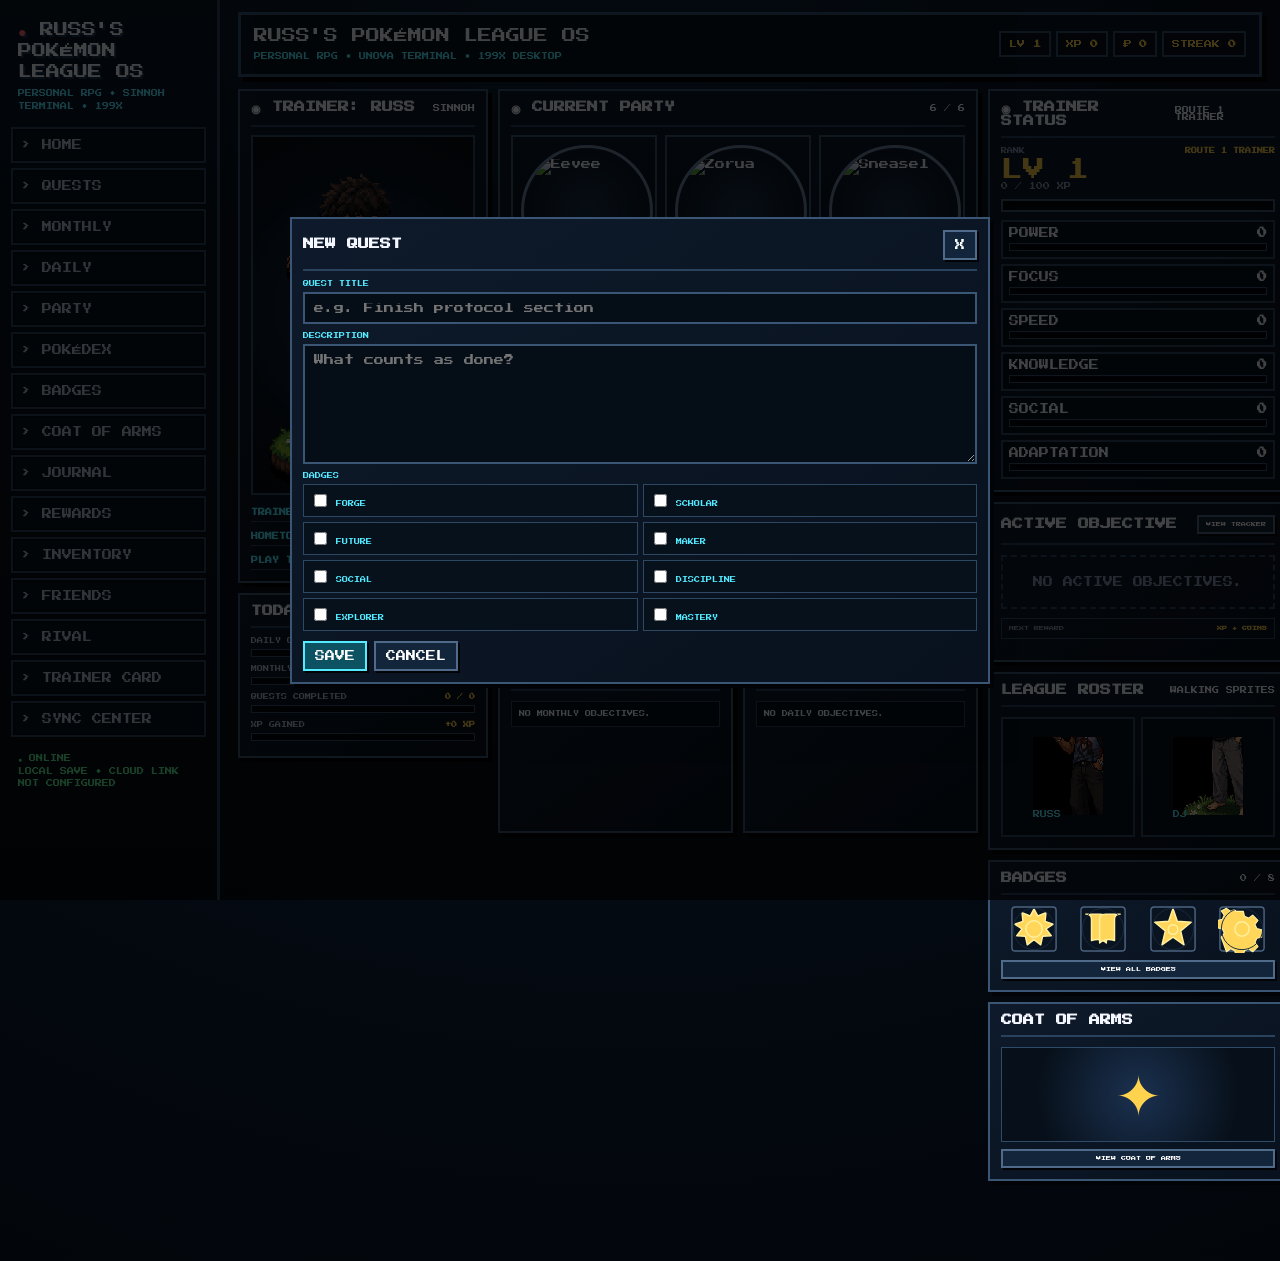
==== commit 80b6c13b: "Add files via upload" ====
--- a/index.html
+++ b/index.html
@@ -11,7 +11,7 @@
 .side{position:sticky;top:0;height:100vh;overflow:auto;background:linear-gradient(#091523,#050910);border-right:3px solid #29425e;padding:15px 11px;z-index:5}.logo{font-size:14px;line-height:1.5;padding:5px 7px;text-shadow:2px 2px #1b3653}.logo:before{content:'● ';color:var(--red)}.sub{color:var(--cyan);font-size:7px;line-height:1.8;padding:0 7px 14px}.nav{display:grid;gap:5px}.nav button{min-height:36px;text-align:left;padding:8px 9px;background:#07121e;border:2px solid #29435f;color:#b8c8da;box-shadow:inset 0 0 0 1px #03070c}.nav button.active,.nav button:hover{color:#fff;border-color:var(--cyan);background:#10283b;box-shadow:inset 4px 0 var(--cyan),3px 3px #020307}.sideFoot{font-size:7px;color:var(--green);line-height:1.8;margin:16px 7px}
 .main{min-width:0;padding:12px 18px 80px;max-width:1700px;width:100%;margin:0 auto}.topbar{display:flex;justify-content:space-between;align-items:center;gap:10px;border:3px solid #365775;background:#081421;padding:11px 13px;box-shadow:5px 5px #020307;margin-bottom:12px}.title{font-size:14px;line-height:1.5}.title small{display:block;color:var(--cyan);font-size:7px;margin-top:5px}.topstats{display:flex;gap:5px;flex-wrap:wrap;justify-content:flex-end}.chip{padding:7px 8px;border:2px solid #35516f;background:#06101a;color:var(--gold);font-size:8px}.page{display:none}.page.active{display:block}.card{background:linear-gradient(145deg,#0e1a2b,#08111d);border:2px solid #3b5675;box-shadow:4px 4px #020307;padding:11px;margin-bottom:11px}.head{display:flex;justify-content:space-between;align-items:center;gap:8px;border-bottom:2px solid #29425e;padding-bottom:9px;margin-bottom:10px}.head h2{font-size:11px;margin:0}.muted{color:var(--muted);line-height:1.8}.tiny{font-size:7px}.btn{border:2px solid #506a89;background:#13253a;color:#fff;padding:8px 10px;box-shadow:2px 2px #020307}.btn.primary{border-color:var(--cyan);background:#0c5262}.btn.gold{border-color:var(--gold);background:#57450b}.btn.danger{border-color:var(--red);color:#ffb9bf}.btn:disabled{opacity:.45;cursor:not-allowed}.actions{display:flex;flex-wrap:wrap;gap:7px}.grid2{display:grid;grid-template-columns:1.05fr .95fr;gap:12px}.grid3{display:grid;grid-template-columns:repeat(3,1fr);gap:10px}
 /* HOME */
-.homeGrid{display:grid;grid-template-columns:minmax(360px,1.05fr) minmax(330px,.95fr);gap:12px;align-items:stretch}.hero{min-height:455px;position:relative;overflow:hidden;background:radial-gradient(circle at 50% 45%,#193452,#09121e 57%,#05090f);display:grid;place-items:center}.hero:after{content:'';position:absolute;left:12%;right:12%;bottom:20px;height:32px;background:radial-gradient(ellipse,#467d37,#17351f 45%,transparent 72%)}.heroImg{width:min(82%,430px);height:420px;object-fit:contain;z-index:1;filter:drop-shadow(0 9px 0 #020307)}.status .level{font-size:20px;color:var(--gold)}.xpbar{height:13px;border:2px solid #3c5775;background:#03070c;overflow:hidden;margin-top:6px}.xpfill{height:100%;background:linear-gradient(90deg,#4f70ff,#5ceaff)}.statlist{display:grid;gap:6px;margin-top:8px}.stat{border:2px solid #2e4865;background:#07111c;padding:7px}.statrow{display:flex;justify-content:space-between;margin-bottom:5px}.bar{height:8px;border:1px solid #38516e;background:#02050a}.fill{height:100%;background:linear-gradient(90deg,#4f70ff,#5ceaff)}.objectivesMini{display:grid;gap:7px}.objMini{border:2px solid #2e4865;background:#07111c;padding:8px}.objMini b{font-size:8px}.objMini small{display:block;color:var(--muted);font-size:6px;line-height:1.7;margin-top:4px}.roster{display:grid;grid-template-columns:1fr 1fr;gap:8px}.rosterCard{border:2px solid #2f4865;background:#07111c;min-height:150px;display:grid;place-items:center;padding:6px}.rosterName{color:var(--cyan);font-size:7px;margin-top:-4px}.moving{width:82px;height:92px;background-repeat:no-repeat;background-size:400% 400%;background-position:0 33.333%;image-rendering:pixelated;animation:walk .8s steps(4) infinite}.moving.russ{background-image:url('./assets/russ-sprite-sheet.png')}.moving.dj{background-image:url('./assets/dj-sprite-sheet.png')}@keyframes walk{0%{background-position:0 33.333%}25%{background-position:33.333% 33.333%}50%{background-position:66.666% 33.333%}75%{background-position:100% 33.333%}100%{background-position:0 33.333%}}
+.homeGrid{display:grid;grid-template-columns:minmax(360px,1.05fr) minmax(330px,.95fr);gap:12px;align-items:stretch}.hero{min-height:455px;position:relative;overflow:hidden;background:radial-gradient(circle at 50% 45%,#193452,#09121e 57%,#05090f);display:grid;place-items:center}.hero:after{content:'';position:absolute;left:12%;right:12%;bottom:20px;height:32px;background:radial-gradient(ellipse,#467d37,#17351f 45%,transparent 72%)}.heroImg{width:min(82%,430px);height:420px;object-fit:contain;z-index:1;filter:drop-shadow(0 9px 0 #020307)}.status .level{font-size:20px;color:var(--gold)}.xpbar{height:13px;border:2px solid #3c5775;background:#03070c;overflow:hidden;margin-top:6px}.xpfill{height:100%;background:linear-gradient(90deg,#4f70ff,#5ceaff)}.statlist{display:grid;gap:6px;margin-top:8px}.stat{border:2px solid #2e4865;background:#07111c;padding:7px}.statrow{display:flex;justify-content:space-between;margin-bottom:5px}.bar{height:8px;border:1px solid #38516e;background:#02050a}.fill{height:100%;background:linear-gradient(90deg,#4f70ff,#5ceaff)}.objectivesMini{display:grid;gap:7px}.objMini{border:2px solid #2e4865;background:#07111c;padding:8px}.objMini b{font-size:8px}.objMini small{display:block;color:var(--muted);font-size:6px;line-height:1.7;margin-top:4px}.roster{display:grid;grid-template-columns:1fr 1fr;gap:8px}.rosterCard{border:2px solid #2f4865;background:#07111c;min-height:150px;display:grid;place-items:center;padding:6px}.rosterName{color:var(--cyan);font-size:7px;margin-top:-4px}.moving{width:82px;height:92px;background-repeat:no-repeat;background-size:400% 400%;background-position:0 33.333%;image-rendering:pixelated;animation:walk .8s steps(4) infinite}.moving.russ{background-image:url('[data-uri]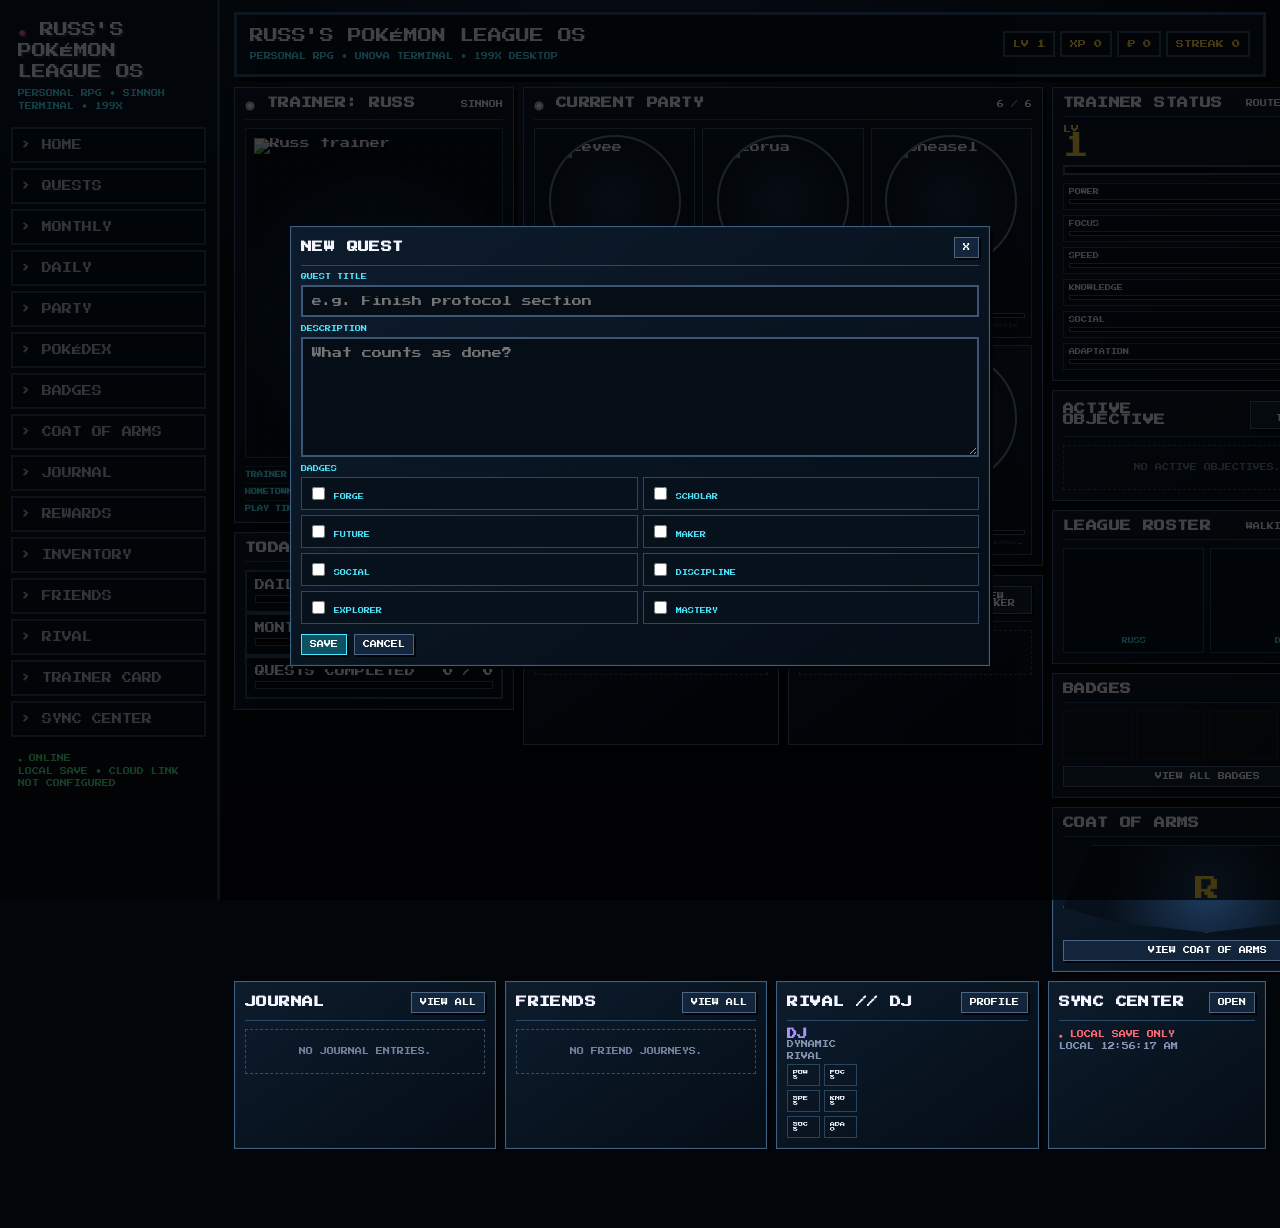
==== commit b125f02a: "Add files via upload" ====
--- a/index.html
+++ b/index.html
@@ -9,17 +9,17 @@
 :root{--bg:#04070d;--panel:#0a1320;--panel2:#0e1a2b;--panel3:#121f33;--ink:#f4f7ff;--muted:#8c9bb7;--cyan:#54eaff;--blue:#5b8cff;--gold:#ffd34d;--green:#5df29a;--red:#ff6975;--purple:#b79cff;--line:#385473;--shadow:#020307}
 *{box-sizing:border-box}html{scroll-behavior:smooth}body{margin:0;background:radial-gradient(circle at 50% -20%,#173352 0,#07101b 38%,#02050a 100%);color:var(--ink);font:10px 'Press Start 2P',monospace;image-rendering:pixelated}button,input,textarea,select{font:inherit}button{cursor:pointer}.app{min-height:100vh;display:grid;grid-template-columns:220px minmax(0,1fr)}
 .side{position:sticky;top:0;height:100vh;overflow:auto;background:linear-gradient(#091523,#050910);border-right:3px solid #29425e;padding:15px 11px;z-index:5}.logo{font-size:14px;line-height:1.5;padding:5px 7px;text-shadow:2px 2px #1b3653}.logo:before{content:'● ';color:var(--red)}.sub{color:var(--cyan);font-size:7px;line-height:1.8;padding:0 7px 14px}.nav{display:grid;gap:5px}.nav button{min-height:36px;text-align:left;padding:8px 9px;background:#07121e;border:2px solid #29435f;color:#b8c8da;box-shadow:inset 0 0 0 1px #03070c}.nav button.active,.nav button:hover{color:#fff;border-color:var(--cyan);background:#10283b;box-shadow:inset 4px 0 var(--cyan),3px 3px #020307}.sideFoot{font-size:7px;color:var(--green);line-height:1.8;margin:16px 7px}
-.main{min-width:0;padding:12px 18px 80px;max-width:1700px;width:100%;margin:0 auto}.topbar{display:flex;justify-content:space-between;align-items:center;gap:10px;border:3px solid #365775;background:#081421;padding:11px 13px;box-shadow:5px 5px #020307;margin-bottom:12px}.title{font-size:14px;line-height:1.5}.title small{display:block;color:var(--cyan);font-size:7px;margin-top:5px}.topstats{display:flex;gap:5px;flex-wrap:wrap;justify-content:flex-end}.chip{padding:7px 8px;border:2px solid #35516f;background:#06101a;color:var(--gold);font-size:8px}.page{display:none}.page.active{display:block}.card{background:linear-gradient(145deg,#0e1a2b,#08111d);border:2px solid #3b5675;box-shadow:4px 4px #020307;padding:11px;margin-bottom:11px}.head{display:flex;justify-content:space-between;align-items:center;gap:8px;border-bottom:2px solid #29425e;padding-bottom:9px;margin-bottom:10px}.head h2{font-size:11px;margin:0}.muted{color:var(--muted);line-height:1.8}.tiny{font-size:7px}.btn{border:2px solid #506a89;background:#13253a;color:#fff;padding:8px 10px;box-shadow:2px 2px #020307}.btn.primary{border-color:var(--cyan);background:#0c5262}.btn.gold{border-color:var(--gold);background:#57450b}.btn.danger{border-color:var(--red);color:#ffb9bf}.btn:disabled{opacity:.45;cursor:not-allowed}.actions{display:flex;flex-wrap:wrap;gap:7px}.grid2{display:grid;grid-template-columns:1.05fr .95fr;gap:12px}.grid3{display:grid;grid-template-columns:repeat(3,1fr);gap:10px}
+.main{min-width:0;padding:16px 20px 80px}.topbar{display:flex;justify-content:space-between;align-items:center;gap:12px;border:3px solid #365775;background:#081421;padding:11px 13px;box-shadow:5px 5px #020307;margin-bottom:12px}.title{font-size:14px;line-height:1.5}.title small{display:block;color:var(--cyan);font-size:7px;margin-top:5px}.topstats{display:flex;gap:5px;flex-wrap:wrap;justify-content:flex-end}.chip{padding:7px 8px;border:2px solid #35516f;background:#06101a;color:var(--gold);font-size:8px}.page{display:none}.page.active{display:block}.card{background:linear-gradient(145deg,#0e1a2b,#08111d);border:2px solid #3b5675;box-shadow:4px 4px #020307;padding:12px;margin-bottom:12px}.head{display:flex;justify-content:space-between;align-items:center;gap:8px;border-bottom:2px solid #29425e;padding-bottom:9px;margin-bottom:10px}.head h2{font-size:11px;margin:0}.muted{color:var(--muted);line-height:1.8}.tiny{font-size:7px}.btn{border:2px solid #506a89;background:#13253a;color:#fff;padding:8px 10px;box-shadow:2px 2px #020307}.btn.primary{border-color:var(--cyan);background:#0c5262}.btn.gold{border-color:var(--gold);background:#57450b}.btn.danger{border-color:var(--red);color:#ffb9bf}.btn:disabled{opacity:.45;cursor:not-allowed}.actions{display:flex;flex-wrap:wrap;gap:7px}.grid2{display:grid;grid-template-columns:1.05fr .95fr;gap:12px}.grid3{display:grid;grid-template-columns:repeat(3,1fr);gap:10px}
 /* HOME */
-.homeGrid{display:grid;grid-template-columns:minmax(360px,1.05fr) minmax(330px,.95fr);gap:12px;align-items:stretch}.hero{min-height:455px;position:relative;overflow:hidden;background:radial-gradient(circle at 50% 45%,#193452,#09121e 57%,#05090f);display:grid;place-items:center}.hero:after{content:'';position:absolute;left:12%;right:12%;bottom:20px;height:32px;background:radial-gradient(ellipse,#467d37,#17351f 45%,transparent 72%)}.heroImg{width:min(82%,430px);height:420px;object-fit:contain;z-index:1;filter:drop-shadow(0 9px 0 #020307)}.status .level{font-size:20px;color:var(--gold)}.xpbar{height:13px;border:2px solid #3c5775;background:#03070c;overflow:hidden;margin-top:6px}.xpfill{height:100%;background:linear-gradient(90deg,#4f70ff,#5ceaff)}.statlist{display:grid;gap:6px;margin-top:8px}.stat{border:2px solid #2e4865;background:#07111c;padding:7px}.statrow{display:flex;justify-content:space-between;margin-bottom:5px}.bar{height:8px;border:1px solid #38516e;background:#02050a}.fill{height:100%;background:linear-gradient(90deg,#4f70ff,#5ceaff)}.objectivesMini{display:grid;gap:7px}.objMini{border:2px solid #2e4865;background:#07111c;padding:8px}.objMini b{font-size:8px}.objMini small{display:block;color:var(--muted);font-size:6px;line-height:1.7;margin-top:4px}.roster{display:grid;grid-template-columns:1fr 1fr;gap:8px}.rosterCard{border:2px solid #2f4865;background:#07111c;min-height:150px;display:grid;place-items:center;padding:6px}.rosterName{color:var(--cyan);font-size:7px;margin-top:-4px}.moving{width:82px;height:92px;background-repeat:no-repeat;background-size:400% 400%;background-position:0 33.333%;image-rendering:pixelated;animation:walk .8s steps(4) infinite}.moving.russ{background-image:url('[data-uri]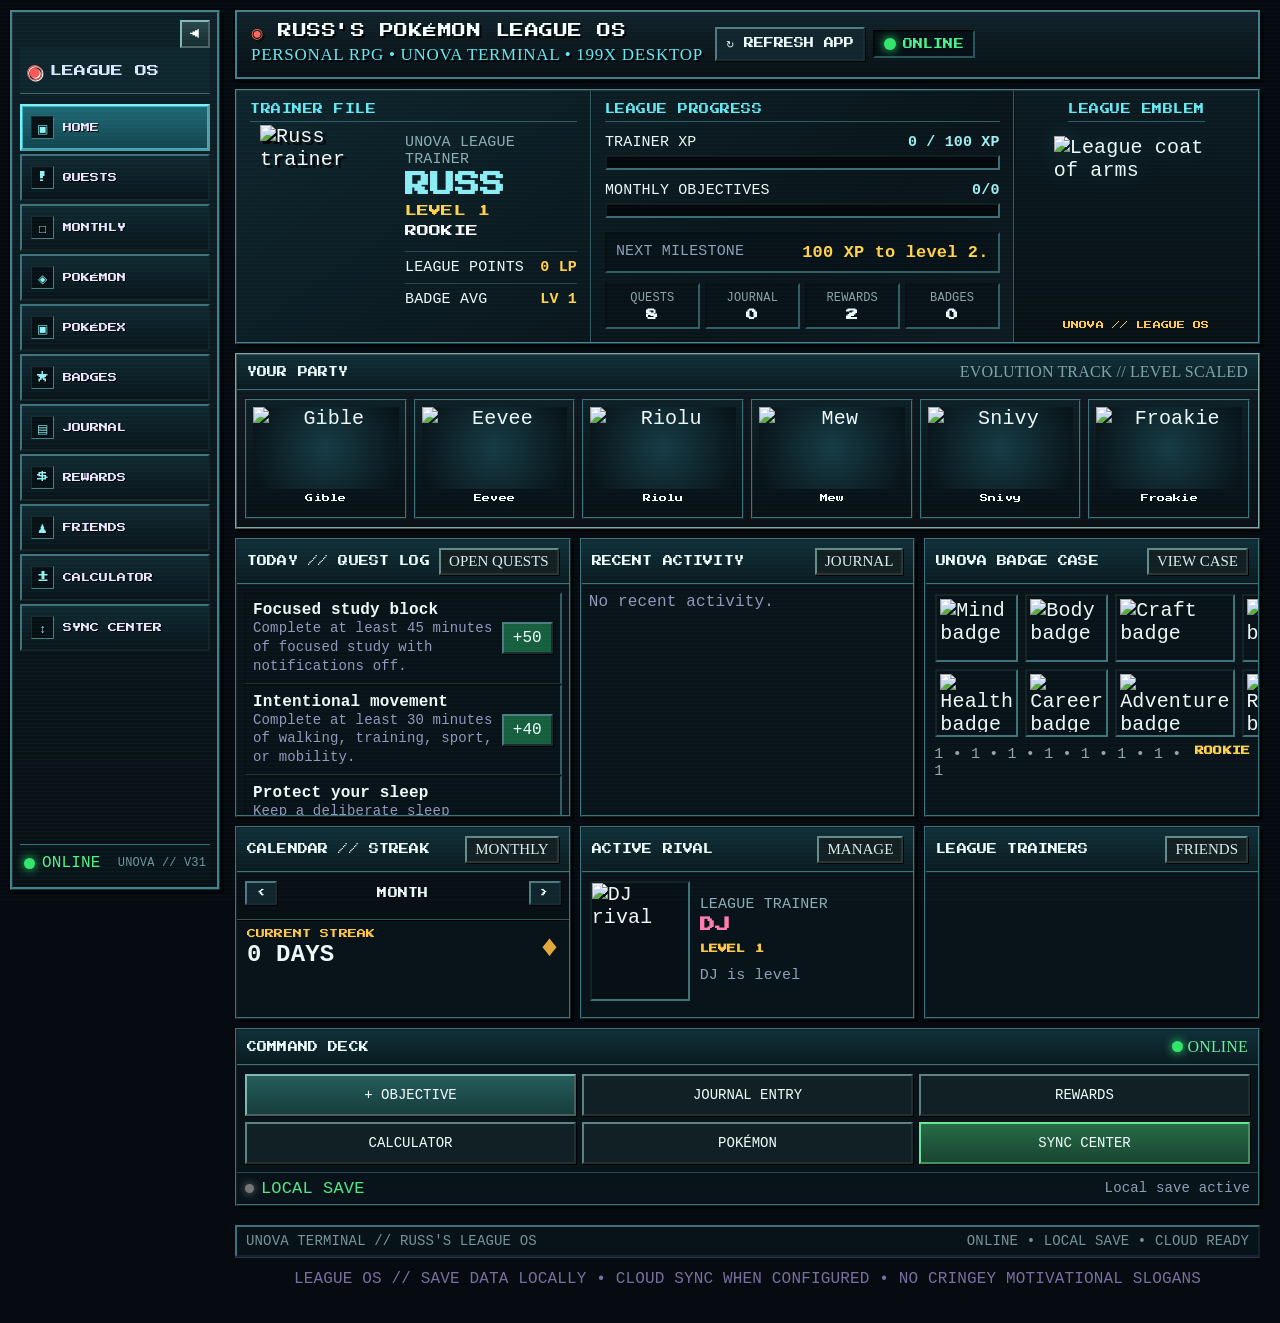
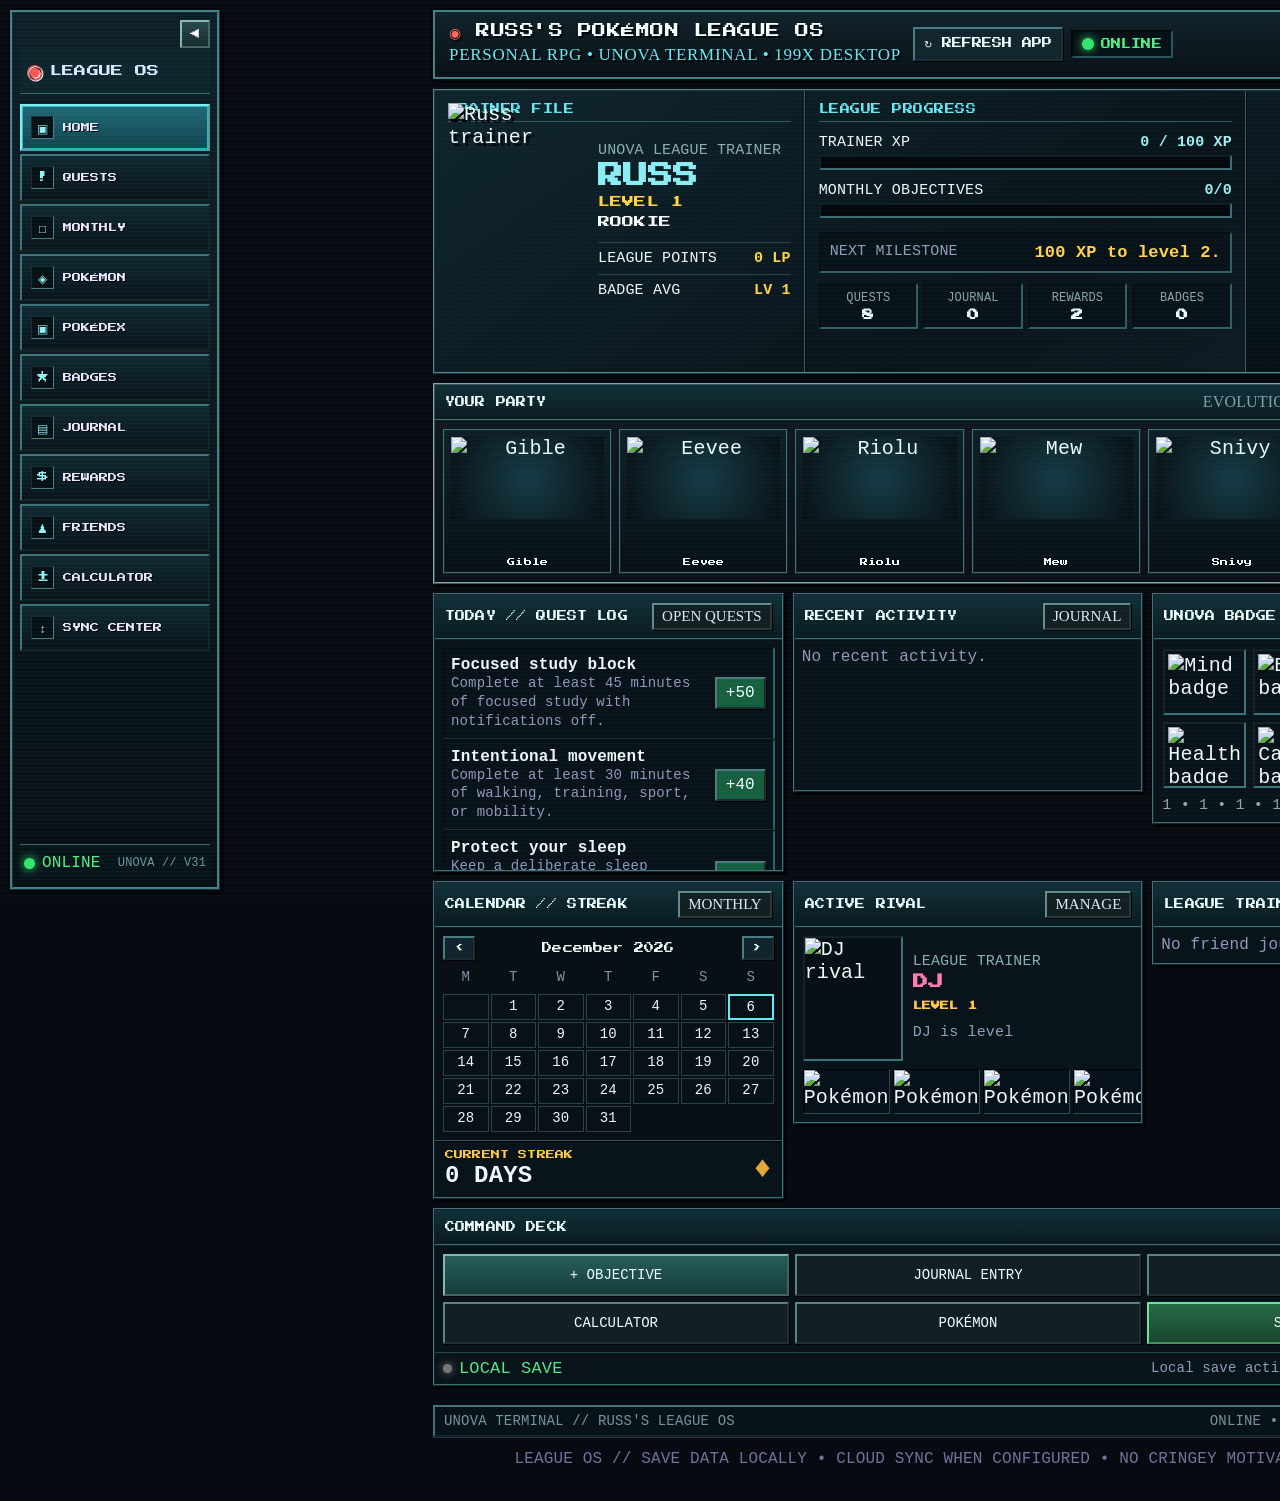
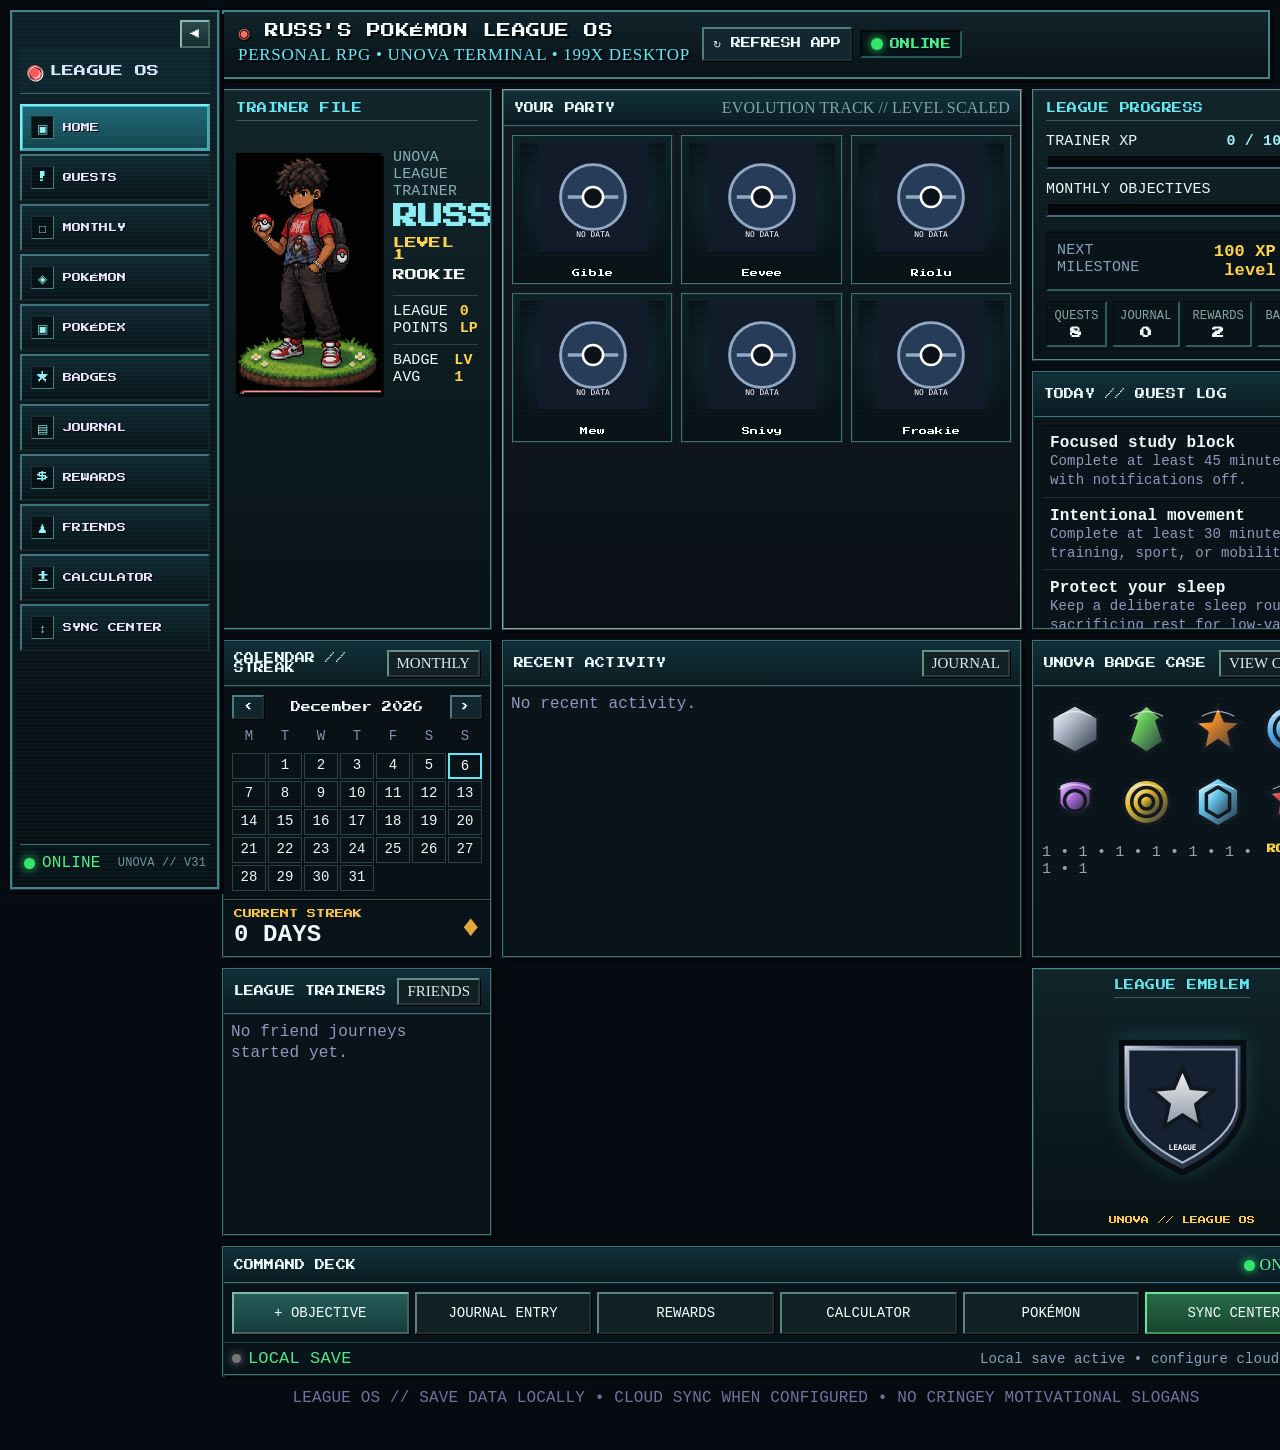
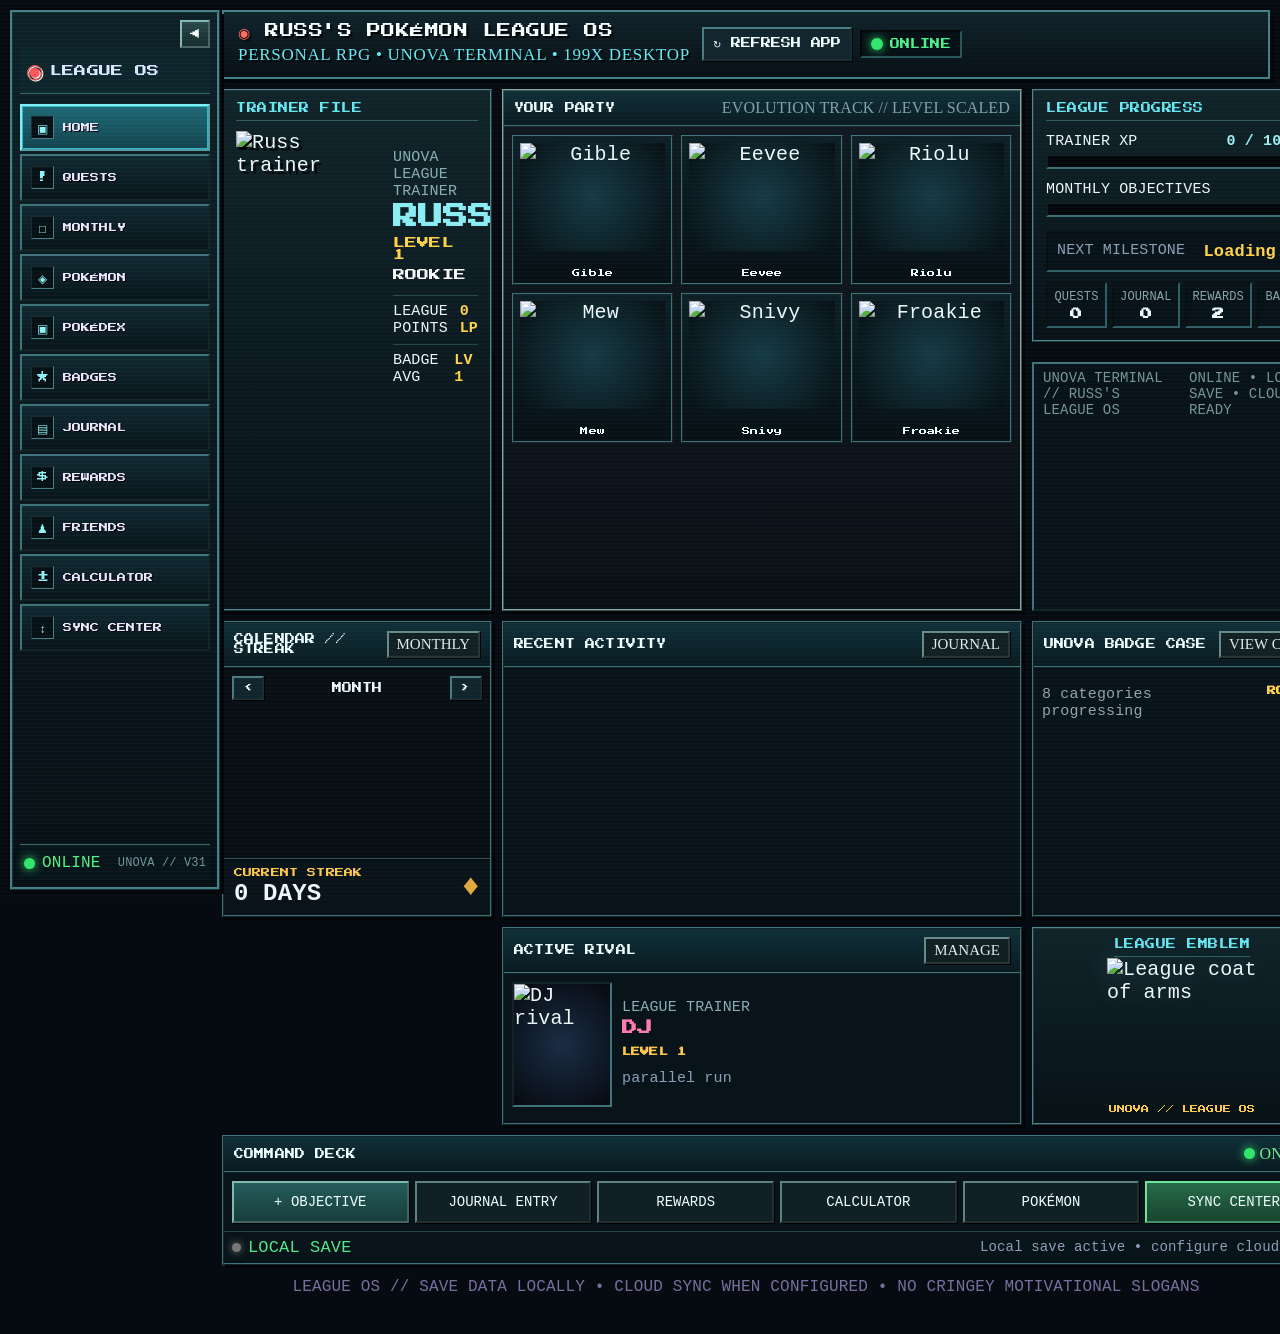
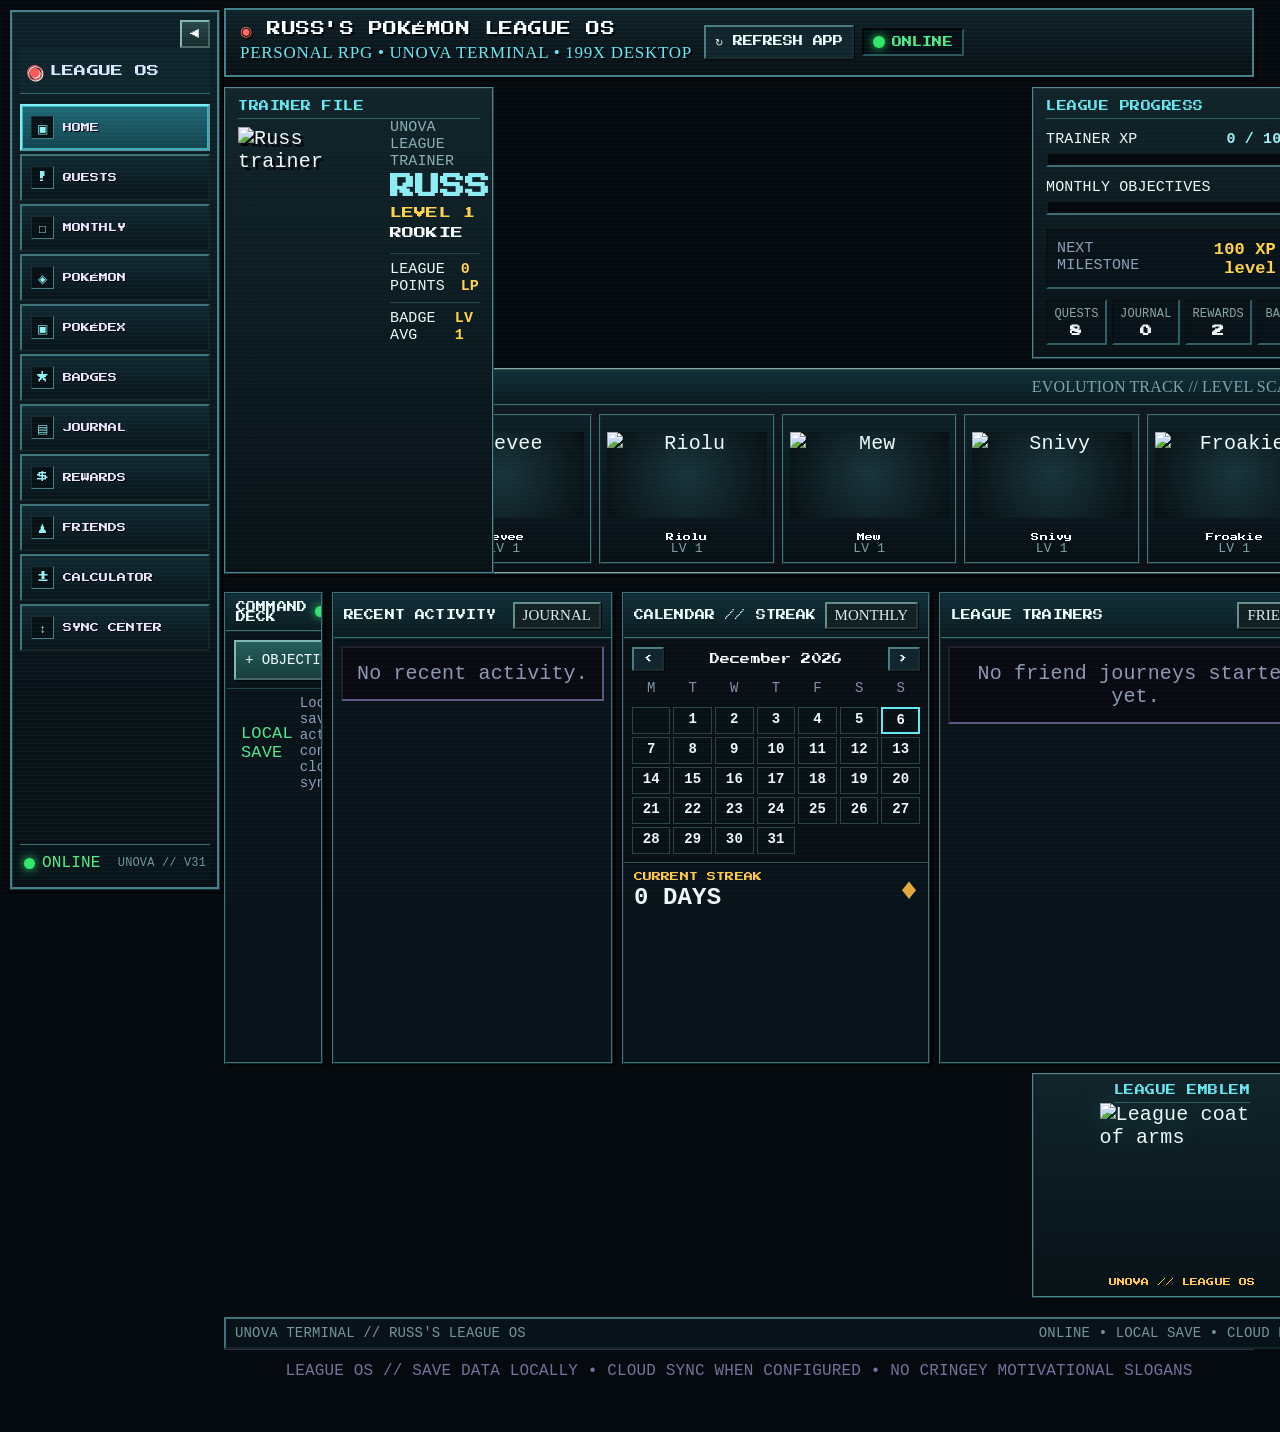
